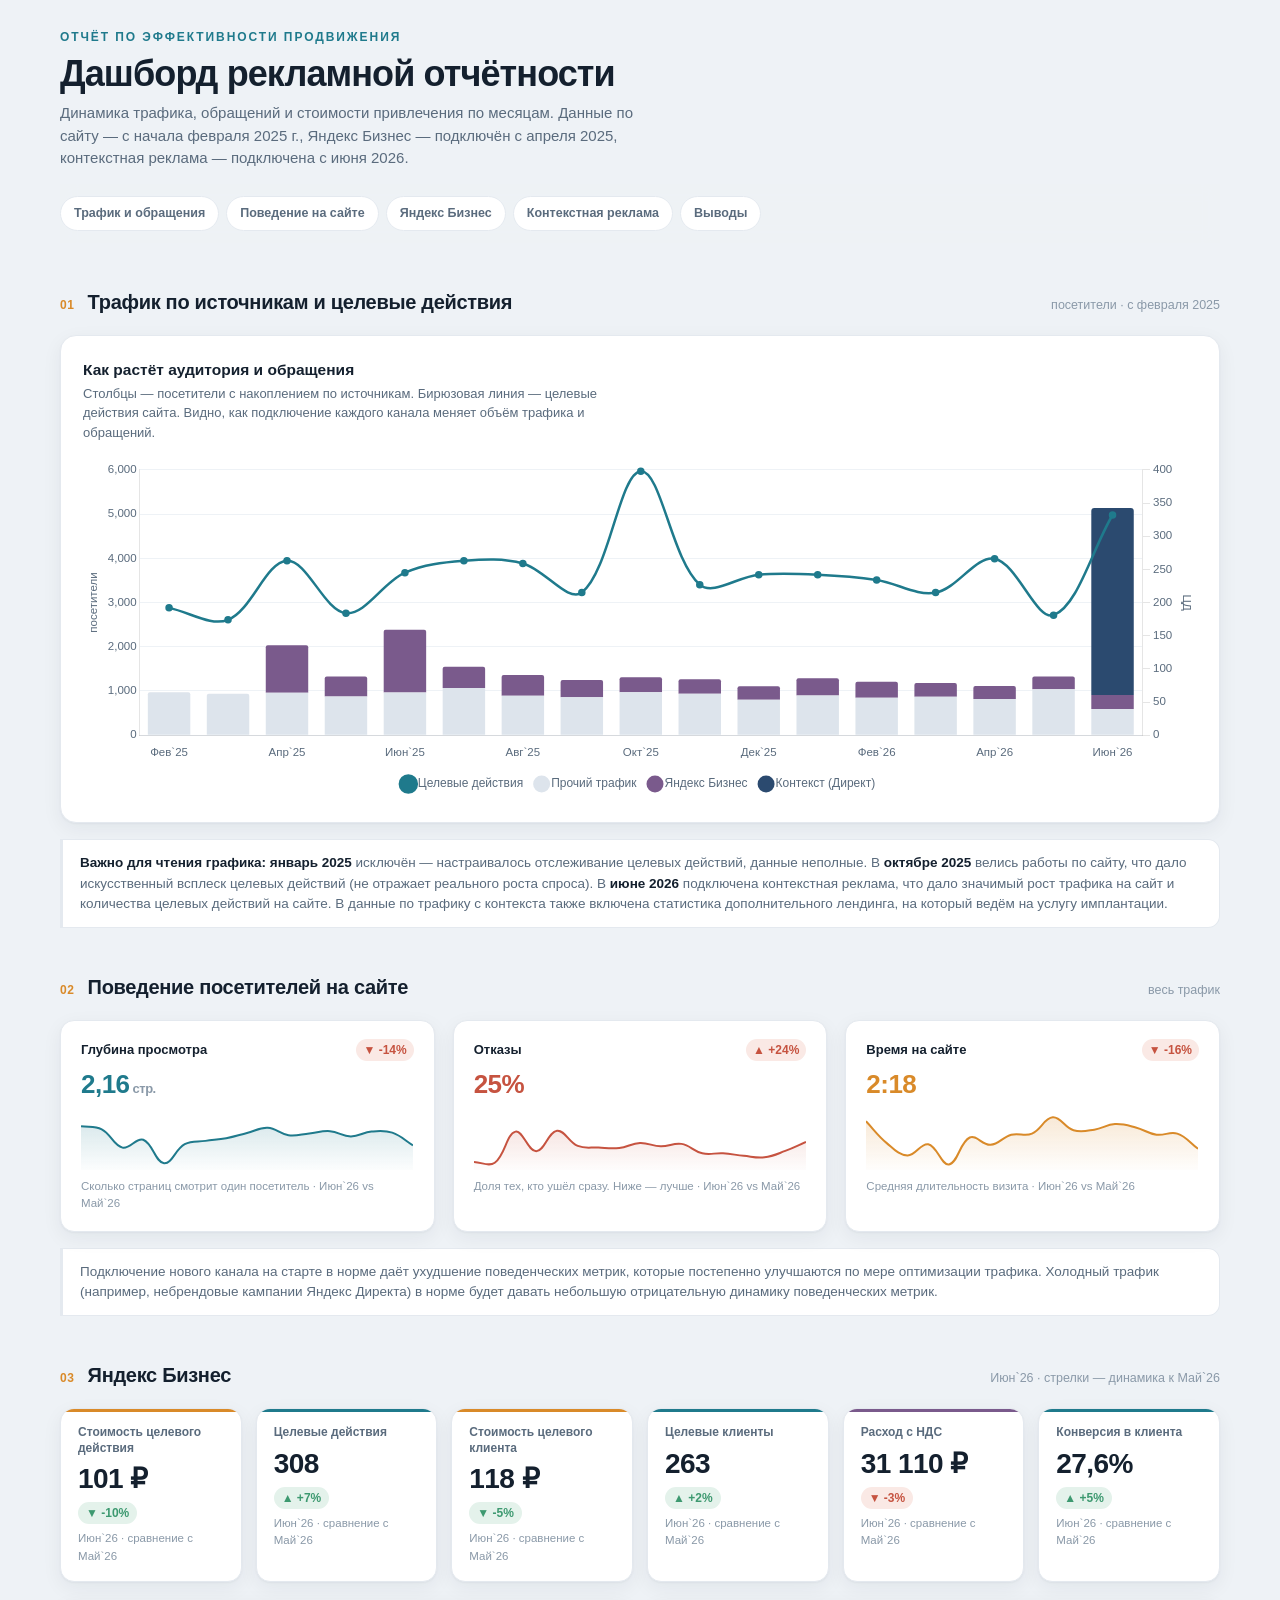
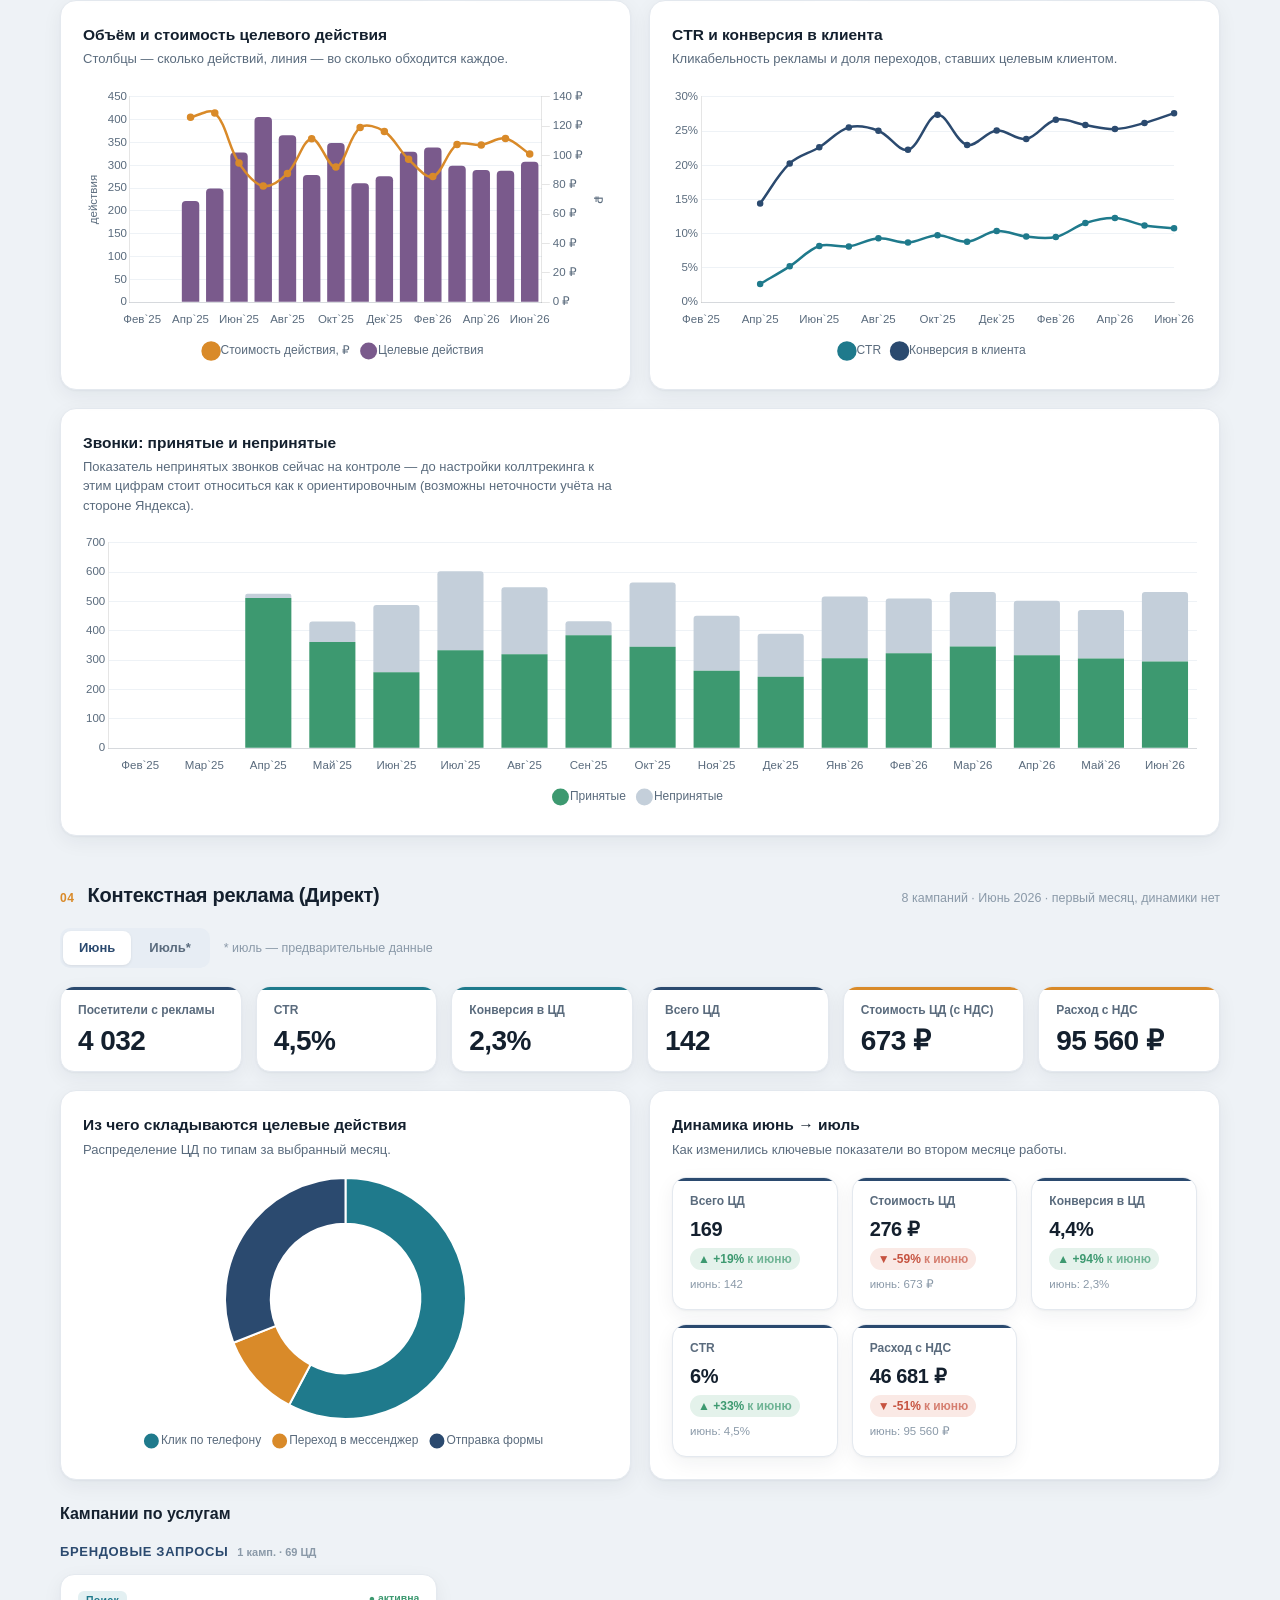
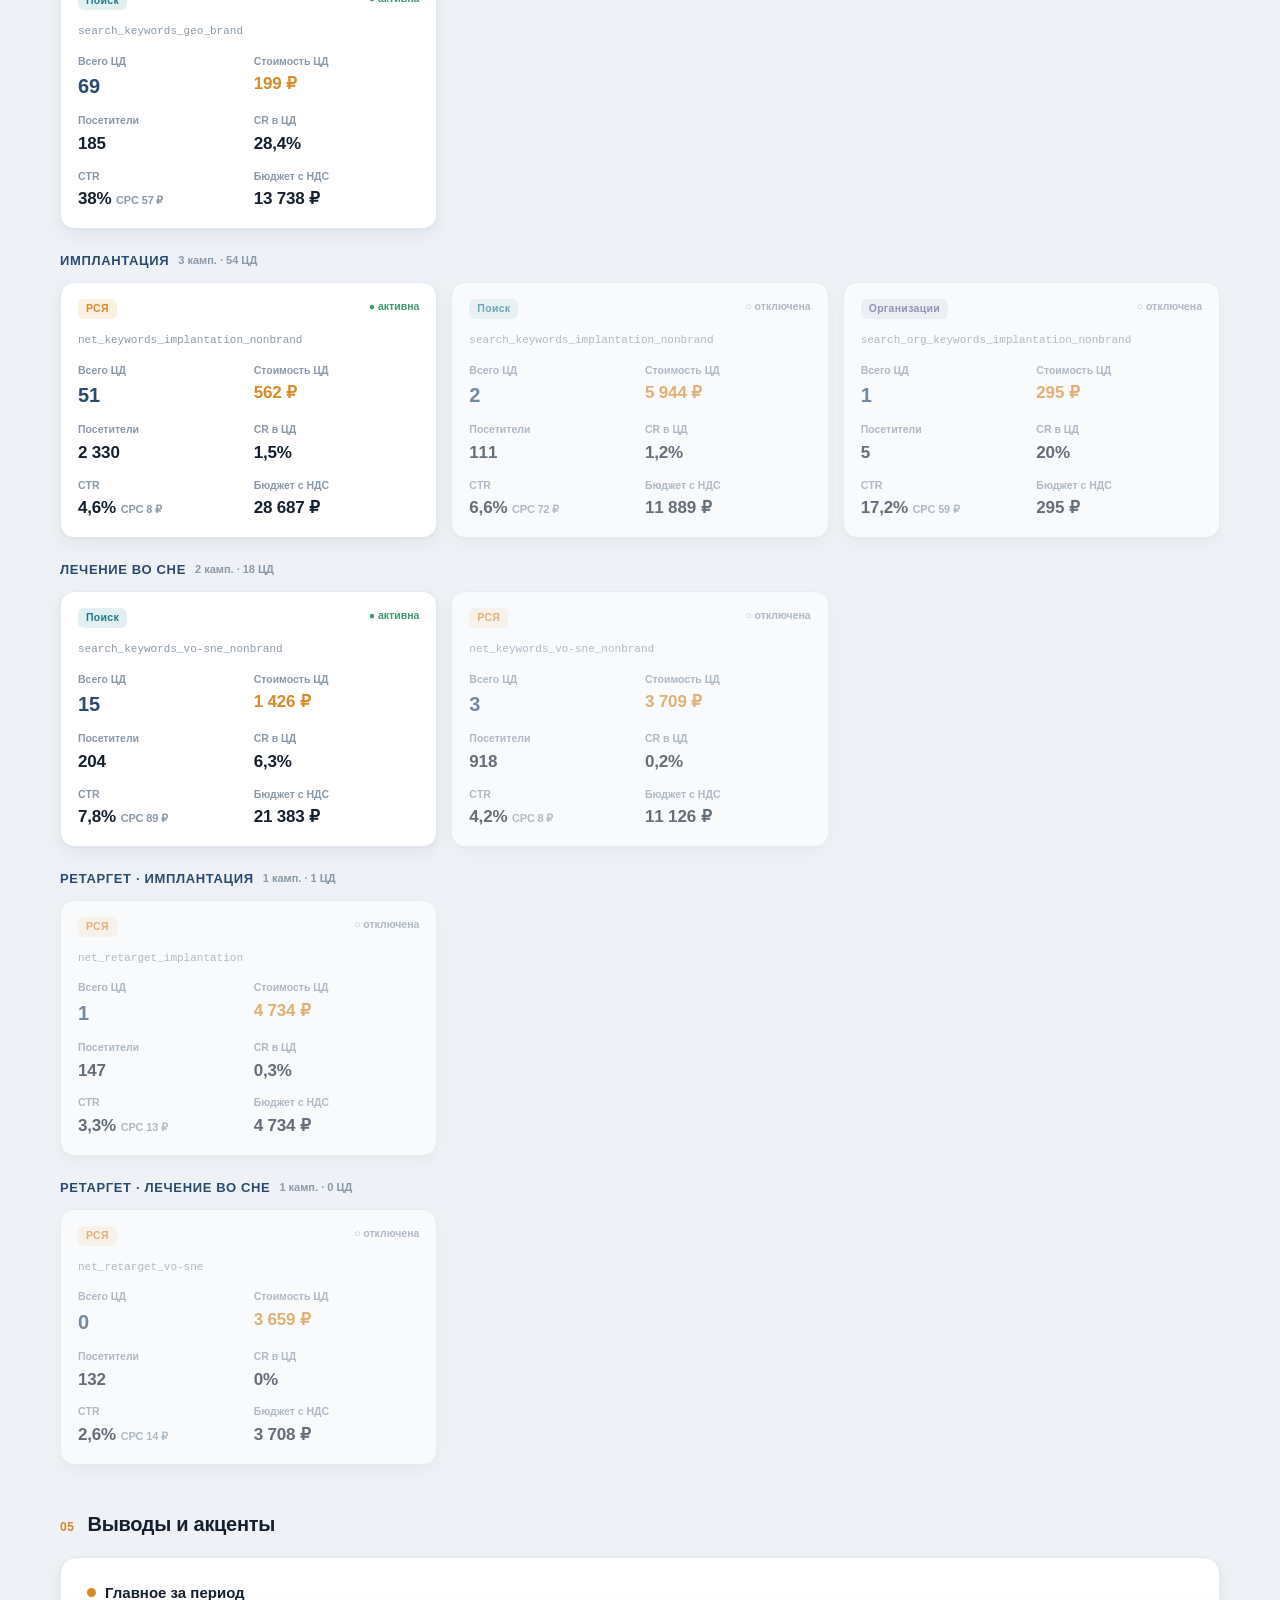
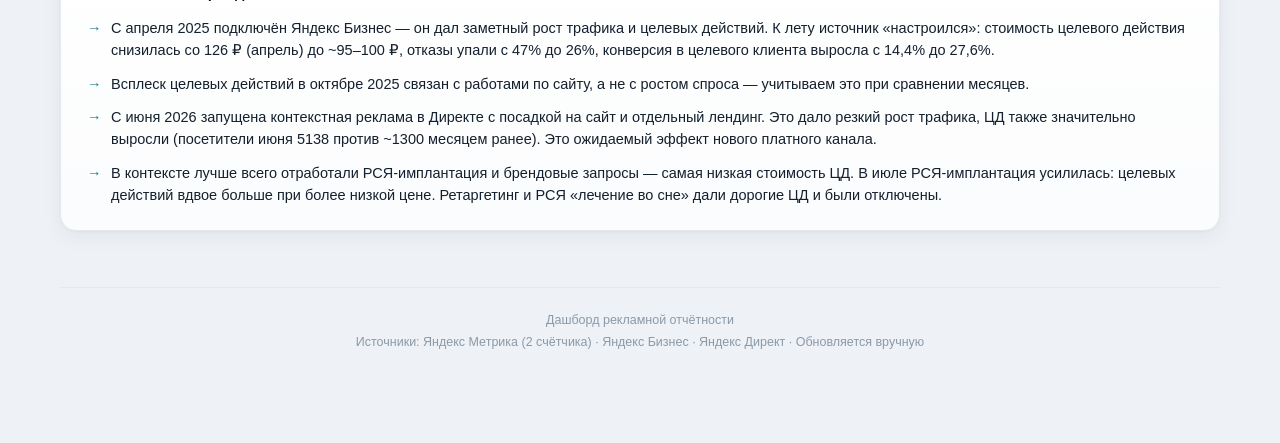
==== index.html @ 94388c42 "Add files via upload" ====
<!DOCTYPE html>
<html lang="ru">
<head>
<meta charset="UTF-8">
<meta name="viewport" content="width=device-width, initial-scale=1.0">
<title>Отчёт по эффективности рекламы</title>
<link rel="stylesheet" href="dash_style.css">
</head>
<body>
<div class="wrap">

  <header>
    <div class="eyebrow">Отчёт по эффективности продвижения</div>
    <h1>Дашборд рекламной отчётности</h1>
    <p class="sub">Динамика трафика, обращений и стоимости привлечения по месяцам. Данные по сайту — с начала февраля&nbsp;2025&nbsp;г., Яндекс&nbsp;Бизнес — подключён с апреля&nbsp;2025, контекстная реклама — подключена с июня&nbsp;2026.</p>
    <nav class="nav">
      <a href="#b1">Трафик и обращения</a>
      <a href="#b2">Поведение на сайте</a>
      <a href="#b3">Яндекс Бизнес</a>
      <a href="#b4">Контекстная реклама</a>
      <a href="#b5">Выводы</a>
    </nav>
  </header>

  <!-- БЛОК 1 -->
  <section id="b1">
    <div class="sec-head">
      <span class="sec-num">01</span>
      <h2>Трафик по источникам и целевые действия</h2>
      <span class="note">посетители · с февраля 2025</span>
    </div>
    <div class="panel">
      <h3>Как растёт аудитория и обращения</h3>
      <p class="p-sub">Столбцы — посетители с накоплением по источникам. Бирюзовая линия — целевые действия сайта. Видно, как подключение каждого канала меняет объём трафика и обращений.</p>
      <div class="chart-box"><canvas id="ch1"></canvas></div>
    </div>
    <div class="callout">
      <b>Важно для чтения графика:</b> <b>январь 2025</b> исключён — настраивалось отслеживание целевых действий, данные неполные. В <b>октябре 2025</b> велись работы по сайту, что дало искусственный всплеск целевых действий (не отражает реального роста спроса). В <b>июне 2026</b> подключена контекстная реклама, что дало значимый рост трафика на сайт и количества целевых действий на сайте. В данные по трафику с контекста также включена статистика дополнительного лендинга, на который ведём на услугу имплантации.
    </div>
  </section>

  <!-- БЛОК 2 -->
  <section id="b2">
    <div class="sec-head">
      <span class="sec-num">02</span>
      <h2>Поведение посетителей на сайте</h2>
      <span class="note">весь трафик</span>
    </div>
    <div class="behave" id="behave"></div>
    <div class="callout">
      Подключение нового канала на старте в норме даёт ухудшение поведенческих метрик, которые постепенно улучшаются по мере оптимизации трафика. Холодный трафик (например, небрендовые кампании Яндекс Директа) в норме будет давать небольшую отрицательную динамику поведенческих метрик.
    </div>
  </section>

  <!-- БЛОК 3 -->
  <section id="b3">
    <div class="sec-head">
      <span class="sec-num">03</span>
      <h2>Яндекс Бизнес</h2>
      <span class="note" id="biz-note"></span>
    </div>
    <div class="kpis" id="biz-kpis"></div>
    <div class="grid-2">
      <div class="panel">
        <h3>Объём и стоимость целевого действия</h3>
        <p class="p-sub">Столбцы — сколько действий, линия — во сколько обходится каждое.</p>
        <div class="chart-box short"><canvas id="ch-biz"></canvas></div>
      </div>
      <div class="panel">
        <h3>CTR и конверсия в клиента</h3>
        <p class="p-sub">Кликабельность рекламы и доля переходов, ставших целевым клиентом.</p>
        <div class="chart-box short"><canvas id="ch-biz2"></canvas></div>
      </div>
    </div>
    <div class="panel" style="margin-top:18px">
      <h3>Звонки: принятые и непринятые</h3>
      <p class="p-sub">Показатель непринятых звонков сейчас на контроле — до настройки коллтрекинга к этим цифрам стоит относиться как к ориентировочным (возможны неточности учёта на стороне Яндекса).</p>
      <div class="chart-box short"><canvas id="ch-calls"></canvas></div>
    </div>
  </section>

  <!-- БЛОК 4 -->
  <section id="b4">
    <div class="sec-head">
      <span class="sec-num">04</span>
      <h2>Контекстная реклама (Директ)</h2>
      <span class="note" id="direct-note"></span>
    </div>

    <div style="display:flex;align-items:center;gap:14px;margin-bottom:18px;flex-wrap:wrap">
      <div class="seg" id="direct-seg">
        <button data-m="Июнь" aria-pressed="true">Июнь</button>
        <button data-m="Июль" aria-pressed="false">Июль*</button>
      </div>
      <span style="font-size:12.5px;color:var(--ink-faint)">* июль — предварительные данные</span>
    </div>

    <div class="kpis" id="direct-kpis"></div>

    <div class="grid-2" style="margin-bottom:22px">
      <div class="panel">
        <h3>Из чего складываются целевые действия</h3>
        <p class="p-sub">Распределение ЦД по типам за выбранный месяц.</p>
        <div class="chart-box short"><canvas id="ch-donut"></canvas></div>
      </div>
      <div class="panel">
        <h3>Динамика июнь → июль</h3>
        <p class="p-sub">Как изменились ключевые показатели во втором месяце работы.</p>
        <div class="kpis" id="direct-compare" style="margin-bottom:0"></div>
      </div>
    </div>

    <h3 style="font-size:16px;font-weight:800;margin:6px 0 16px">Кампании по услугам</h3>
    <div id="camp-groups"></div>
  </section>

  <!-- БЛОК 5 -->
  <section id="b5">
    <div class="sec-head">
      <span class="sec-num">05</span>
      <h2>Выводы и акценты</h2>
    </div>
    <div class="notes">
      <h3>Главное за период</h3>
      <ul id="notes-list"></ul>
    </div>
  </section>

  <footer>
    Дашборд рекламной отчётности<br>
    Источники: Яндекс Метрика (2 счётчика) · Яндекс Бизнес · Яндекс Директ · Обновляется вручную
  </footer>

</div>

<script src="chart.min.js"></script>
<script src="data_inline.js"></script>
<script src="dash_app.js"></script>
</body>
</html>
---- dash_style.css ----
:root{
  --ink:#14202e;
  --ink-soft:#5a6b7d;
  --ink-faint:#8a99a8;
  --line:#e4e9ef;
  --bg:#eef2f6;
  --panel:#ffffff;
  --amber:#d98a29;        /* деньги / стоимость */
  --amber-soft:#fbf1e2;
  --teal:#1f7a8c;         /* трафик / объём */
  --teal-soft:#e3f0f2;
  --navy:#2b4a6f;         /* контекст */
  --navy-soft:#e7edf4;
  --plum:#7a5a8c;         /* Я.Бизнес акцент */
  --plum-soft:#efe8f3;
  --green:#3d9970;
  --green-soft:#e4f2eb;
  --red:#c65340;
  --red-soft:#fae9e5;
  --grid:#eef2f6;
  --shadow:0 1px 2px rgba(20,32,46,.04),0 6px 20px rgba(20,32,46,.06);
  --radius:16px;
}
*{box-sizing:border-box;margin:0;padding:0}
html{-webkit-text-size-adjust:100%;scroll-behavior:smooth}
body{
  font-family:-apple-system,BlinkMacSystemFont,"Segoe UI",Roboto,"Helvetica Neue",Arial,sans-serif;
  background:var(--bg);color:var(--ink);line-height:1.5;
  font-variant-numeric:tabular-nums;
}
.tnum{font-variant-numeric:tabular-nums}
.wrap{max-width:1200px;margin:0 auto;padding:28px 20px 90px}

/* Header */
header{margin-bottom:8px}
.eyebrow{font-size:12px;font-weight:700;letter-spacing:.16em;text-transform:uppercase;color:var(--teal);margin-bottom:8px}
h1{font-size:clamp(25px,4vw,36px);font-weight:800;letter-spacing:-.025em;line-height:1.12}
.sub{color:var(--ink-soft);margin-top:8px;font-size:15px;max-width:70ch}

/* Section shell */
section{margin-top:44px;scroll-margin-top:20px}
.sec-head{display:flex;align-items:baseline;gap:13px;margin-bottom:18px}
.sec-num{font-size:12px;font-weight:800;color:var(--amber);letter-spacing:.05em;flex:none}
.sec-head h2{font-size:20px;font-weight:800;letter-spacing:-.015em}
.sec-head .note{margin-left:auto;font-size:12.5px;color:var(--ink-faint);text-align:right}

/* Nav pills */
.nav{position:sticky;top:0;z-index:20;background:rgba(238,242,246,.9);backdrop-filter:blur(8px);
  display:flex;flex-wrap:wrap;gap:7px;padding:12px 0;margin:14px 0 0}
.nav a{font-size:12.5px;font-weight:600;text-decoration:none;color:var(--ink-soft);
  padding:7px 13px;border-radius:999px;border:1px solid var(--line);background:var(--panel);transition:.15s}
.nav a:hover{border-color:var(--teal);color:var(--teal)}

/* Panels */
.panel{background:var(--panel);border:1px solid var(--line);border-radius:var(--radius);
  padding:22px;box-shadow:var(--shadow)}
.panel h3{font-size:15.5px;font-weight:700;margin-bottom:3px}
.panel .p-sub{font-size:13px;color:var(--ink-soft);margin-bottom:18px;max-width:75ch}
.chart-box{position:relative;height:340px}
.chart-box.short{height:280px}
.grid-2{display:grid;grid-template-columns:1fr 1fr;gap:18px}
.grid-3{display:grid;grid-template-columns:repeat(3,1fr);gap:18px}

/* KPI cards */
.kpis{display:grid;grid-template-columns:repeat(auto-fit,minmax(150px,1fr));gap:14px;margin-bottom:18px}
.kpi{background:var(--panel);border:1px solid var(--line);border-radius:14px;padding:16px 17px;
  box-shadow:var(--shadow);position:relative;overflow:hidden}
.kpi .bar{position:absolute;top:0;left:0;width:100%;height:3px}
.kpi.teal .bar{background:var(--teal)} .kpi.amber .bar{background:var(--amber)}
.kpi.plum .bar{background:var(--plum)} .kpi.navy .bar{background:var(--navy)}
.kpi .k-label{font-size:12px;color:var(--ink-soft);font-weight:600;margin-bottom:9px;line-height:1.3}
.kpi .k-val{font-size:clamp(22px,2.6vw,28px);font-weight:800;letter-spacing:-.02em;line-height:1}
.kpi .k-unit{font-size:.55em;font-weight:700;color:var(--ink-faint);margin-left:2px}
.kpi .k-delta{display:inline-flex;align-items:center;gap:3px;font-size:12px;font-weight:700;
  margin-top:9px;padding:2px 8px;border-radius:999px}
.k-delta.up{background:var(--green-soft);color:var(--green)}
.k-delta.down{background:var(--red-soft);color:var(--red)}
.k-delta.flat{background:#eef1f5;color:var(--ink-soft)}
.kpi.cost .k-delta.up{background:var(--red-soft);color:var(--red)}
.kpi.cost .k-delta.down{background:var(--green-soft);color:var(--green)}
.kpi .k-sub{font-size:11.5px;color:var(--ink-faint);margin-top:6px}

/* Behavior mini-cards */
.behave{display:grid;grid-template-columns:repeat(3,1fr);gap:18px}
.bcard{background:var(--panel);border:1px solid var(--line);border-radius:14px;padding:18px 20px;box-shadow:var(--shadow)}
.bcard .b-top{display:flex;justify-content:space-between;align-items:baseline;margin-bottom:4px}
.bcard .b-label{font-size:13px;font-weight:700;color:var(--ink)}
.bcard .b-val{font-size:26px;font-weight:800;letter-spacing:-.02em}
.bcard .b-delta{font-size:12px;font-weight:700;padding:2px 7px;border-radius:999px}
.bcard .b-spark{height:56px;margin-top:10px;position:relative}
.bcard .b-hint{font-size:11.5px;color:var(--ink-faint);margin-top:8px}

/* Callout */
.callout{border-left:3px solid var(--ink-faint);background:var(--panel);border:1px solid var(--line);
  border-left-width:3px;border-radius:0 12px 12px 0;padding:13px 17px;margin-top:16px;font-size:13.5px;color:var(--ink-soft)}
.callout b{color:var(--ink);font-weight:700}

/* Direct campaign cards */
.svc-group{margin-bottom:22px}
.svc-title{font-size:13px;font-weight:800;text-transform:uppercase;letter-spacing:.05em;
  color:var(--navy);margin-bottom:12px;display:flex;align-items:center;gap:9px}
.svc-title .cnt{font-size:11px;font-weight:600;color:var(--ink-faint);text-transform:none;letter-spacing:0}
.camp-grid{display:grid;grid-template-columns:repeat(auto-fill,minmax(280px,1fr));gap:14px}
.camp{background:var(--panel);border:1px solid var(--line);border-radius:14px;padding:16px 17px;box-shadow:var(--shadow);position:relative}
.camp.off{opacity:.62}
.camp .c-head{display:flex;justify-content:space-between;align-items:flex-start;gap:8px;margin-bottom:14px}
.camp .c-type{font-size:10.5px;font-weight:700;padding:2px 8px;border-radius:6px;letter-spacing:.03em}
.c-type.poisk{background:var(--teal-soft);color:var(--teal)}
.c-type.rsya{background:var(--amber-soft);color:var(--amber)}
.c-type.org{background:#ececf3;color:#5a5a8c}
.camp .c-status{font-size:10.5px;font-weight:600;color:var(--ink-faint)}
.camp .c-status.on{color:var(--green)}
.camp .c-name{font-family:ui-monospace,SFMono-Regular,Menlo,monospace;font-size:11px;color:var(--ink-faint);
  margin-bottom:14px;word-break:break-all;line-height:1.4}
.camp .c-metrics{display:grid;grid-template-columns:1fr 1fr;gap:12px 10px}
.camp .cm{display:flex;flex-direction:column}
.camp .cm-label{font-size:10.5px;color:var(--ink-faint);font-weight:600;margin-bottom:2px}
.camp .cm-val{font-size:17px;font-weight:800;letter-spacing:-.01em}
.camp .cm-val.big{font-size:20px}
.camp .cm-val small{font-size:11px;font-weight:600;color:var(--ink-faint)}
.camp .cm-trend{display:inline-block;font-size:10.5px;font-weight:700;margin-top:3px;line-height:1.2}
.camp .cm-trend.good{color:#8fc4aa}   /* бледно-зелёный */
.camp .cm-trend.bad{color:#e0a99d}    /* бледно-красный */
.camp .cm-trend.flat{color:var(--ink-faint)}

/* period toggle for direct */
.seg{display:inline-flex;background:var(--navy-soft);border-radius:10px;padding:3px;gap:2px}
.seg button{font:inherit;font-size:13px;font-weight:600;cursor:pointer;border:none;background:transparent;
  color:var(--ink-soft);padding:7px 16px;border-radius:8px;transition:.15s}
.seg button[aria-pressed="true"]{background:var(--panel);color:var(--navy);box-shadow:0 1px 3px rgba(0,0,0,.08)}

/* notes */
.notes{background:linear-gradient(180deg,var(--panel),#fbfcfd);border:1px solid var(--line);
  border-radius:var(--radius);padding:24px 26px;box-shadow:var(--shadow)}
.notes h3{font-size:15px;font-weight:800;margin-bottom:14px;display:flex;align-items:center;gap:9px}
.notes h3::before{content:"";width:9px;height:9px;border-radius:50%;background:var(--amber);flex:none}
.notes ul{list-style:none;display:flex;flex-direction:column;gap:12px}
.notes li{position:relative;padding-left:24px;font-size:14.5px}
.notes li::before{content:"→";position:absolute;left:0;color:var(--teal);font-weight:700}
.notes .muted{color:var(--ink-faint);font-size:12.5px;margin-top:16px;font-style:italic;line-height:1.5}

footer{margin-top:56px;padding-top:22px;border-top:1px solid var(--line);
  font-size:12.5px;color:var(--ink-faint);text-align:center;line-height:1.7}

@media(max-width:820px){
  .grid-2,.grid-3,.behave{grid-template-columns:1fr}
  .camp-grid{grid-template-columns:1fr}
}
@media(max-width:640px){
  .wrap{padding:20px 14px 60px}
  .chart-box{height:300px}
  .sec-head .note{display:none}
  .kpis{grid-template-columns:1fr 1fr}
}
@media(prefers-reduced-motion:reduce){*{transition:none!important;animation:none!important;scroll-behavior:auto}}
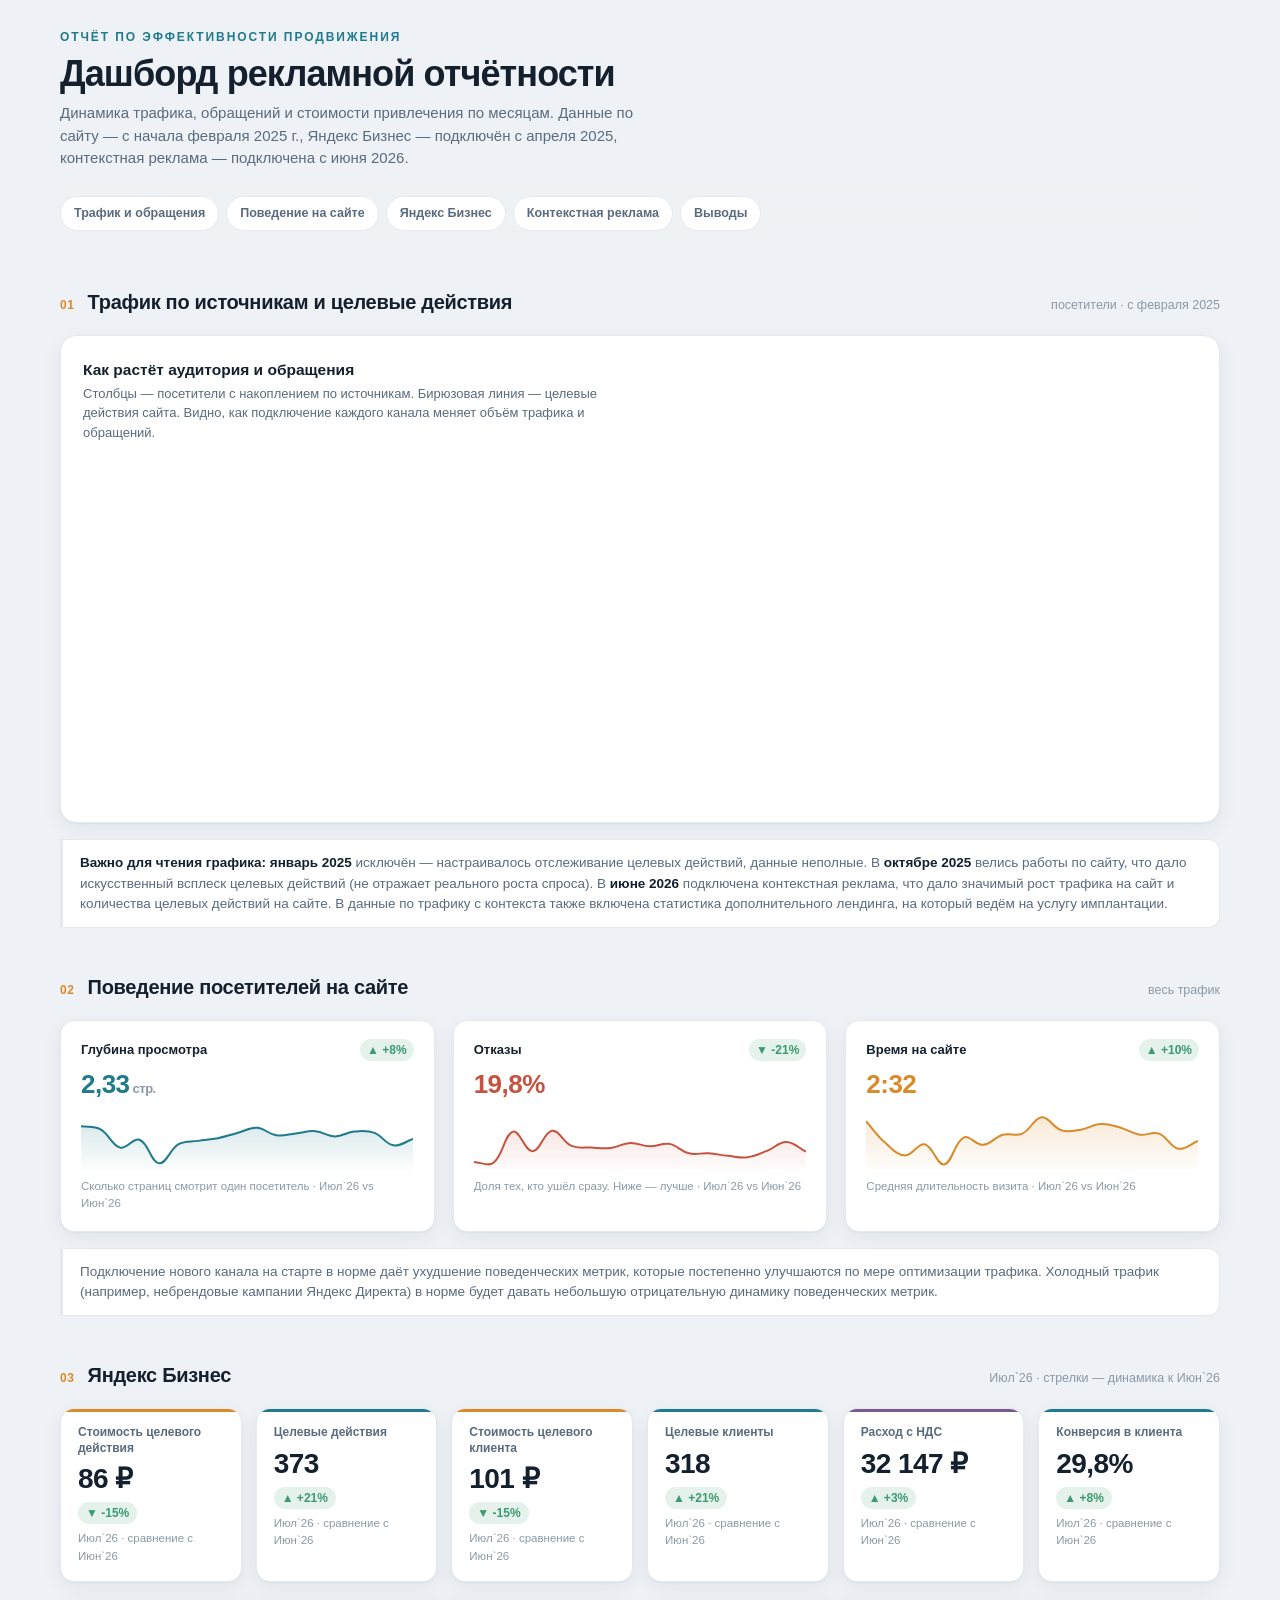
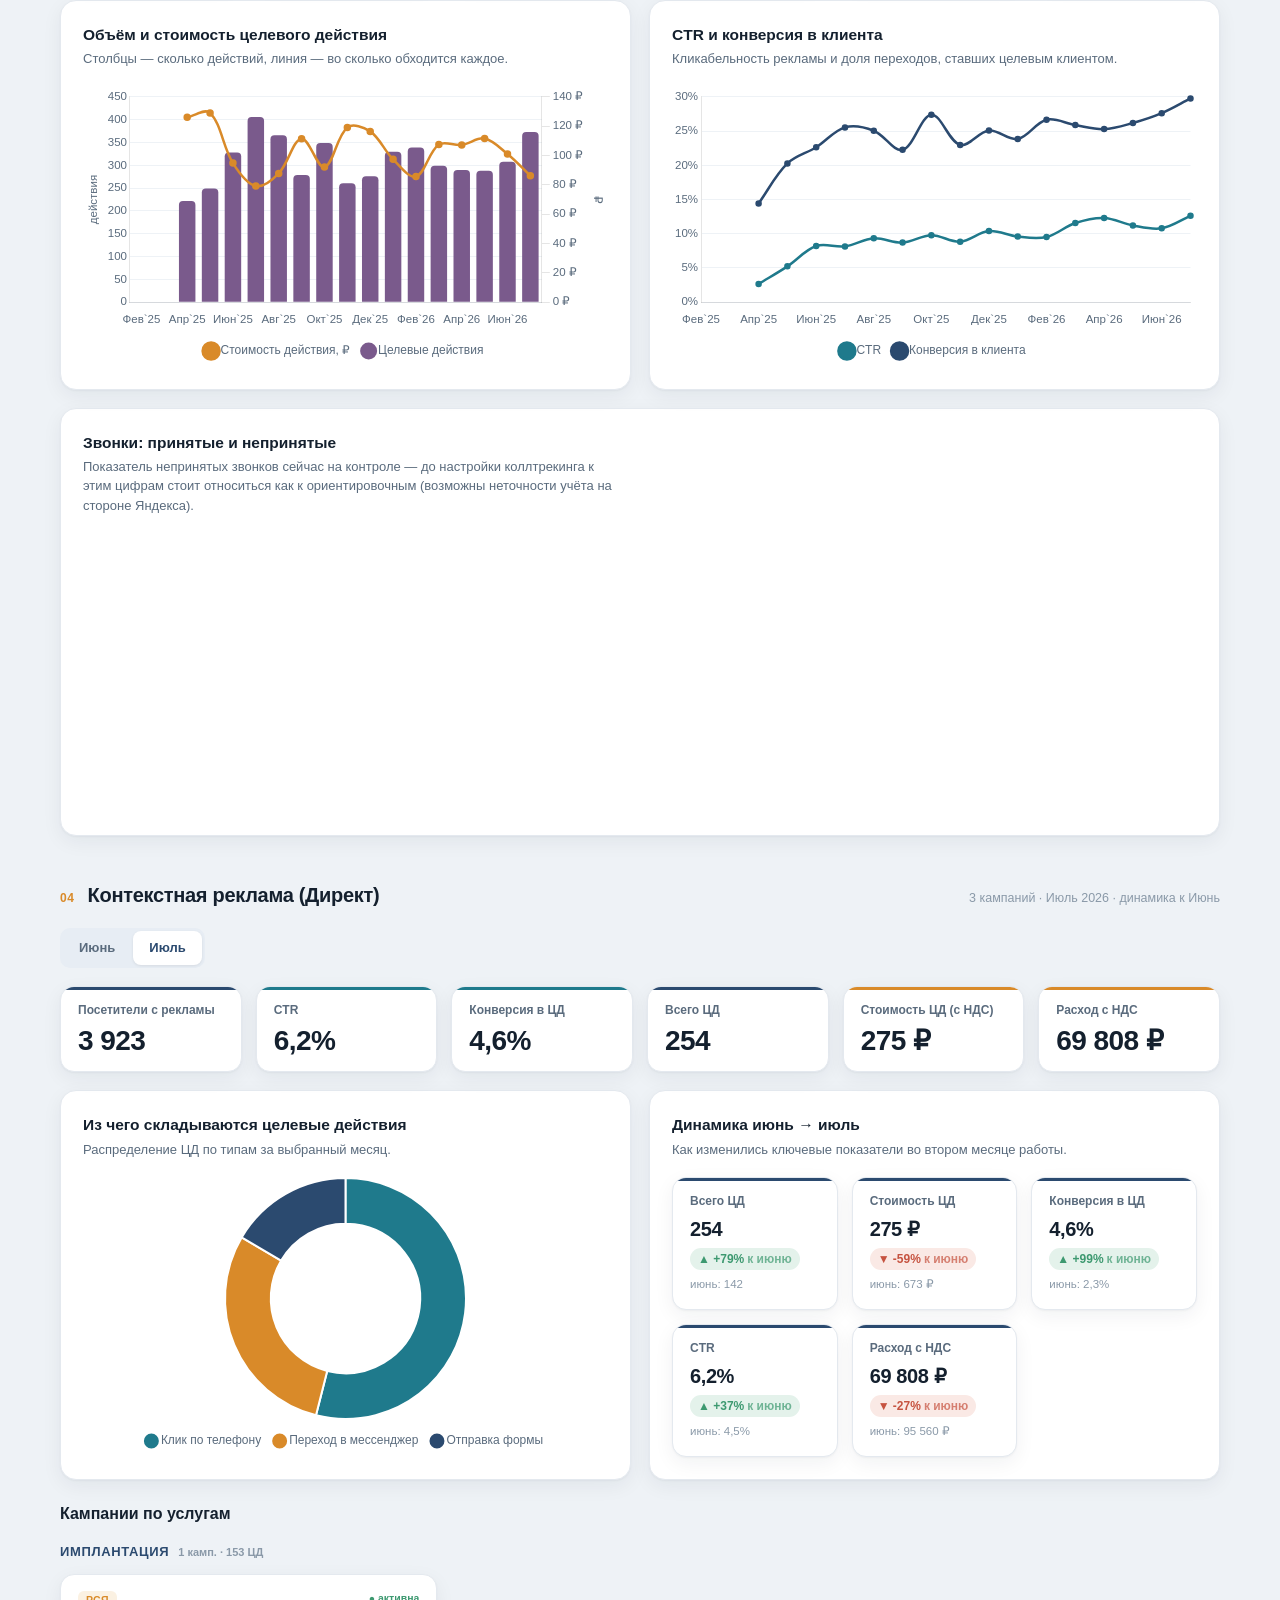
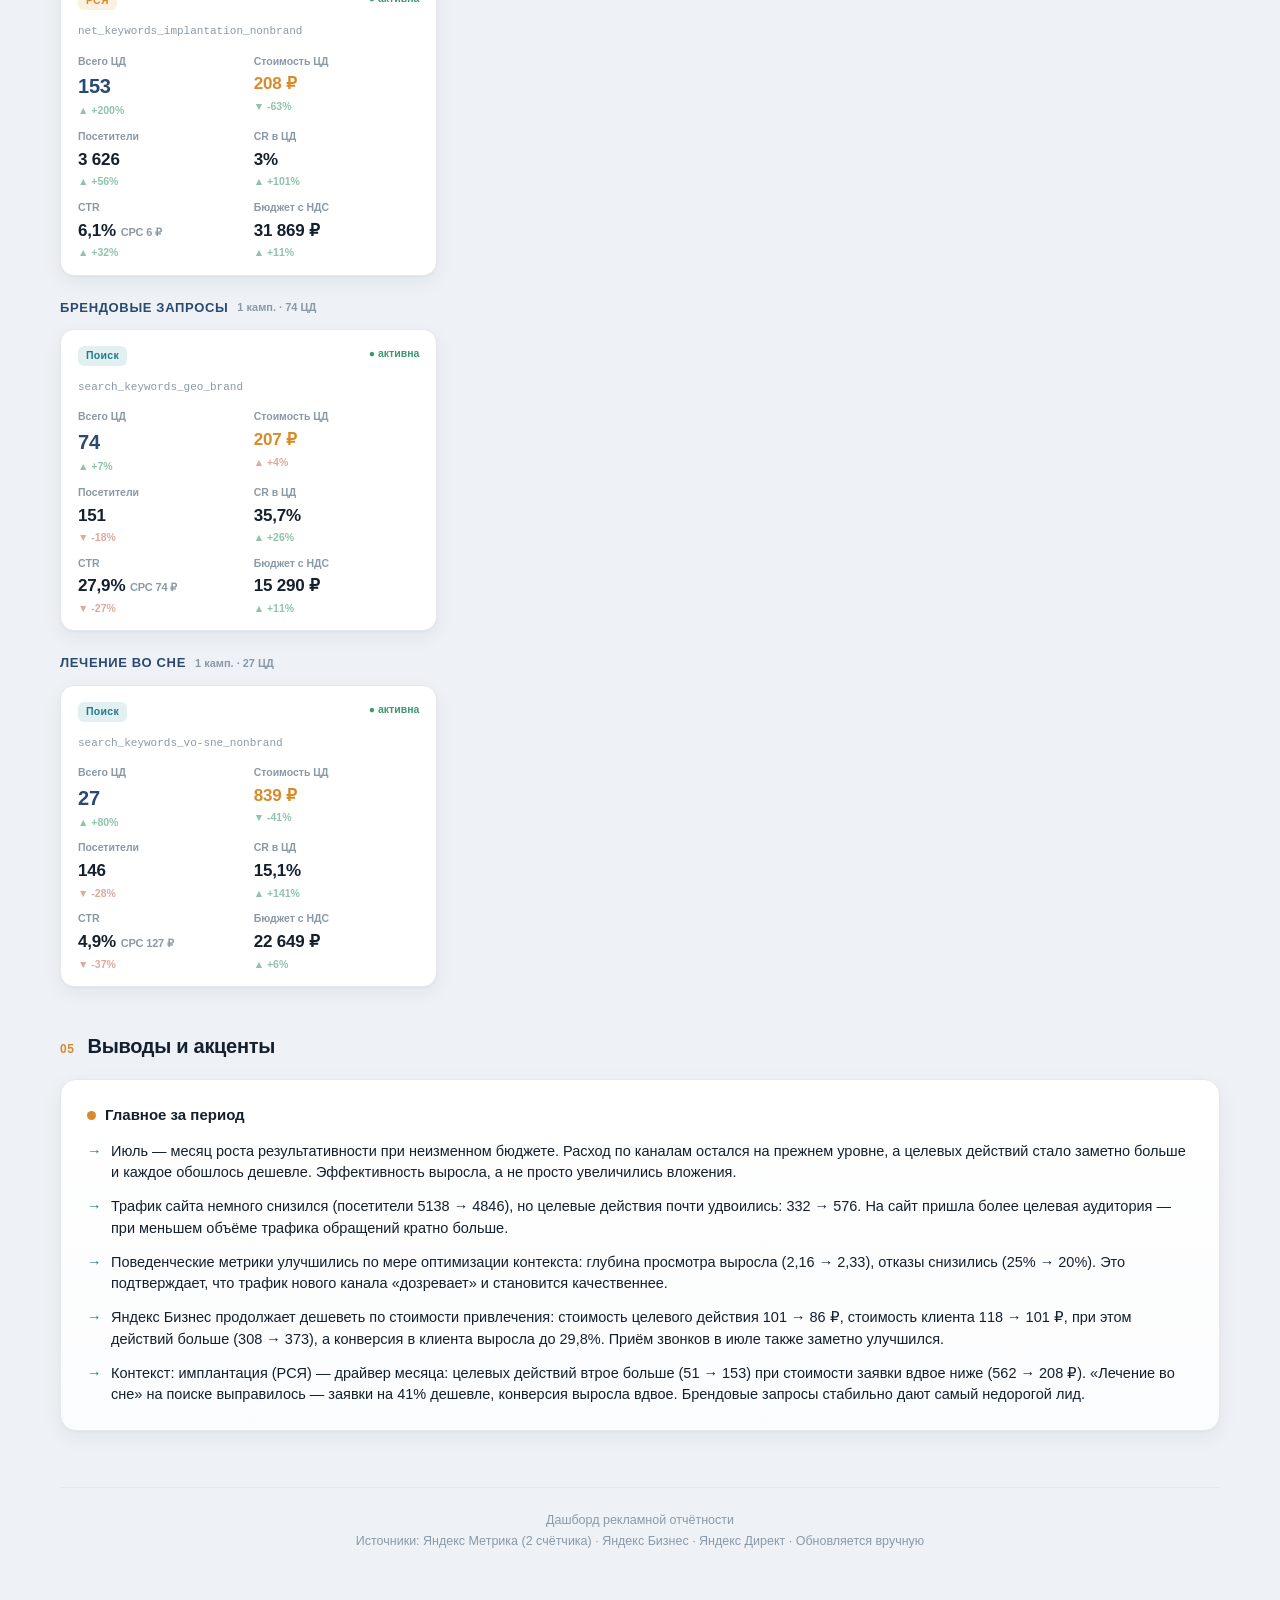
==== commit 18e99a9a: "Add files via upload" ====
--- a/index.html
+++ b/index.html
@@ -89,10 +89,9 @@
 
     <div style="display:flex;align-items:center;gap:14px;margin-bottom:18px;flex-wrap:wrap">
       <div class="seg" id="direct-seg">
-        <button data-m="Июнь" aria-pressed="true">Июнь</button>
-        <button data-m="Июль" aria-pressed="false">Июль*</button>
+        <button data-m="Июнь" aria-pressed="false">Июнь</button>
+        <button data-m="Июль" aria-pressed="true">Июль</button>
       </div>
-      <span style="font-size:12.5px;color:var(--ink-faint)">* июль — предварительные данные</span>
     </div>
 
     <div class="kpis" id="direct-kpis"></div>
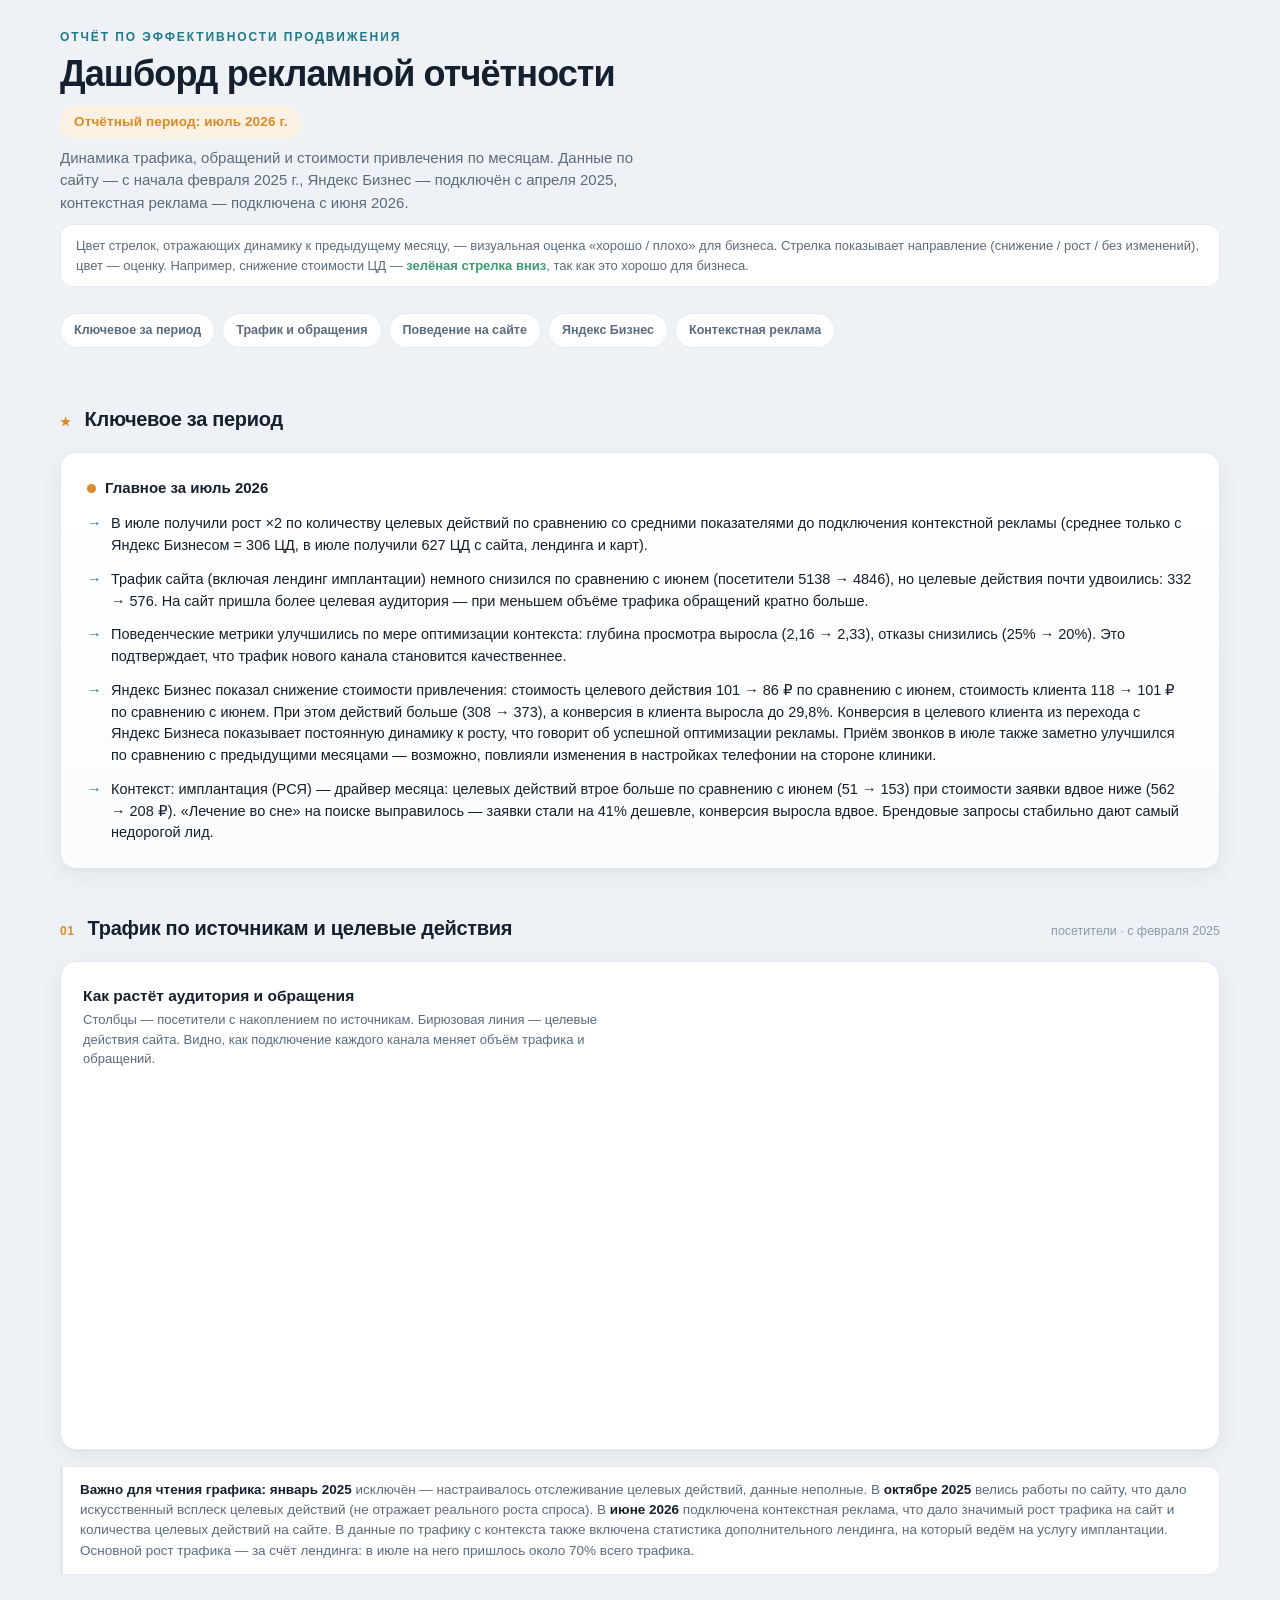
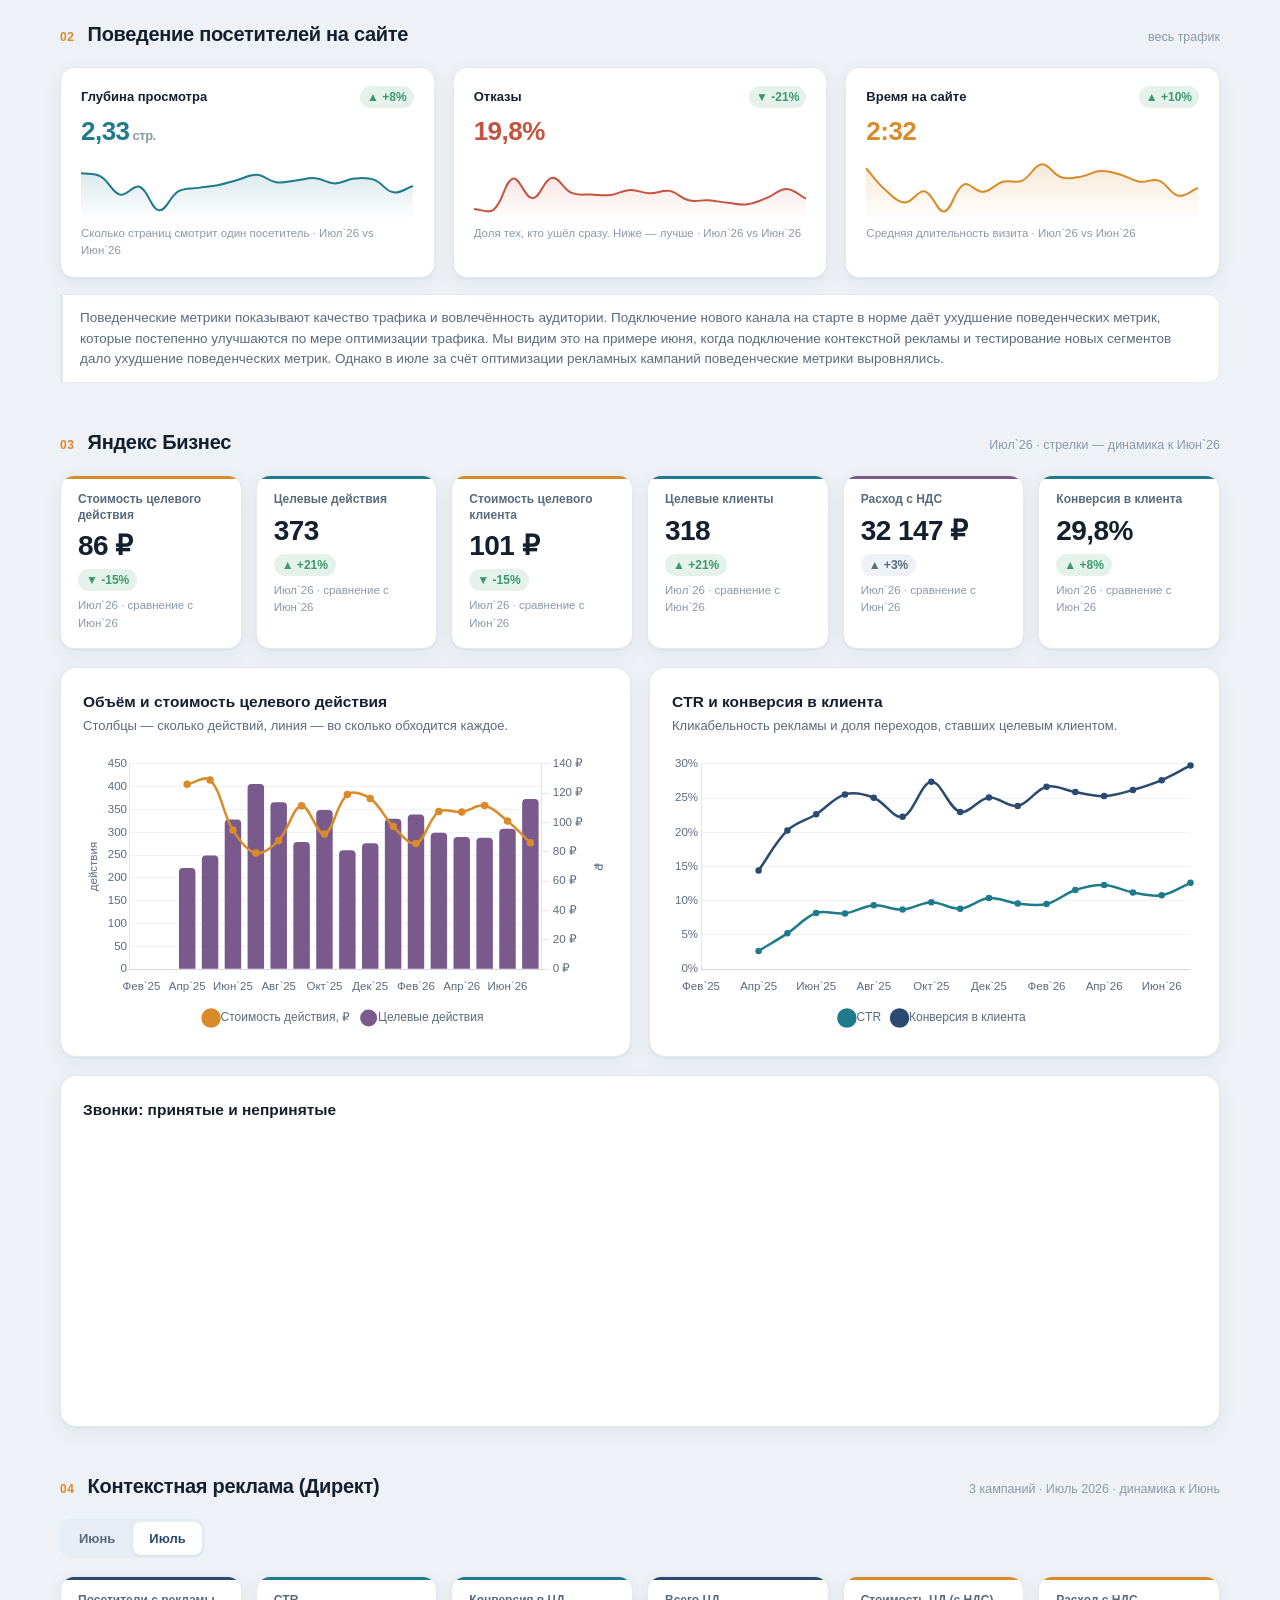
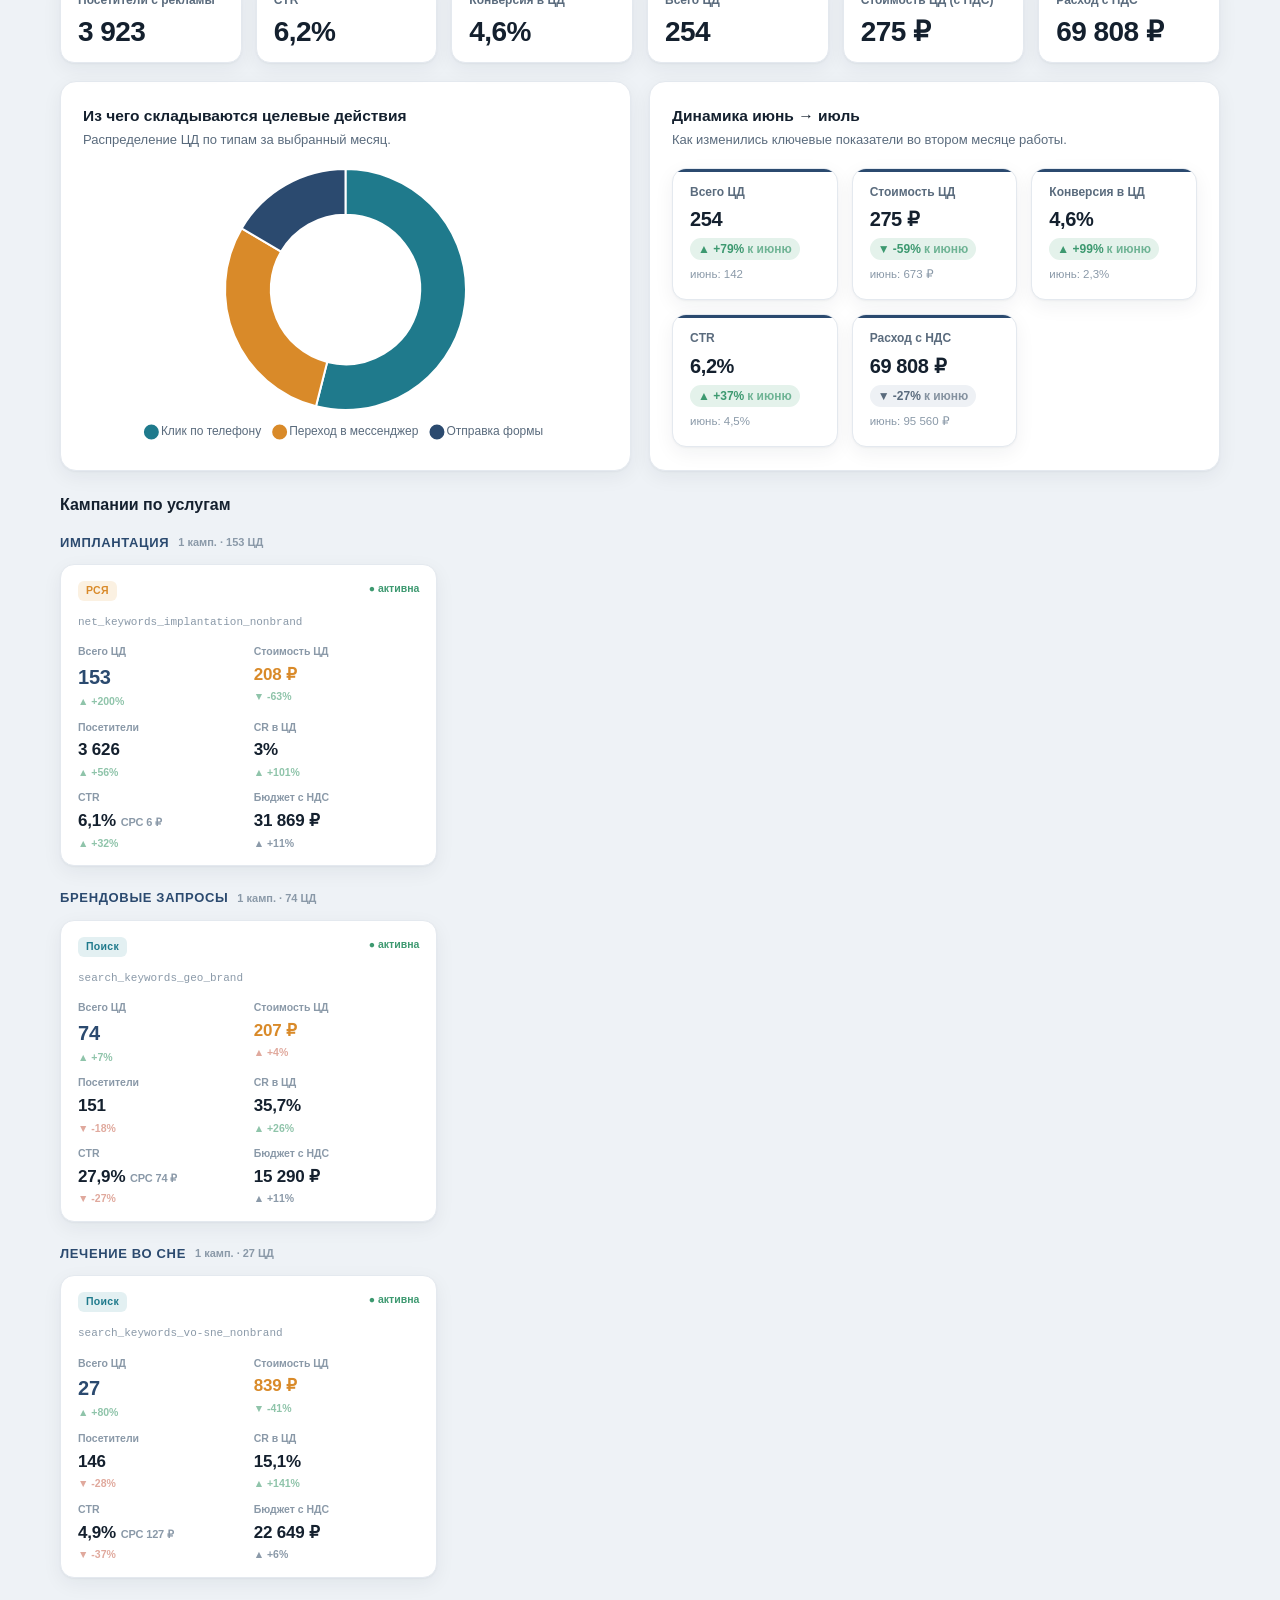
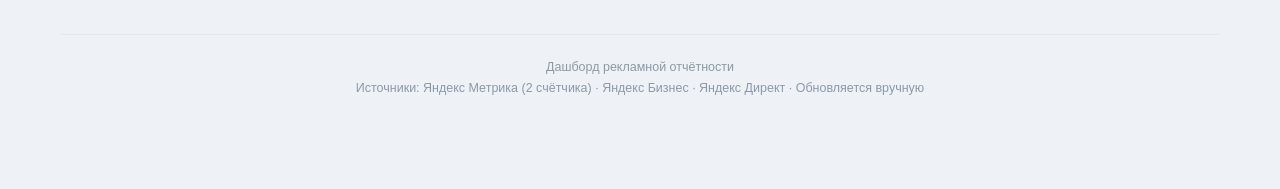
==== commit c6eb5d4e: "Add files via upload" ====
--- a/index.html
+++ b/index.html
@@ -12,15 +12,29 @@
   <header>
     <div class="eyebrow">Отчёт по эффективности продвижения</div>
     <h1>Дашборд рекламной отчётности</h1>
+    <div class="report-period">Отчётный период: июль 2026 г.</div>
     <p class="sub">Динамика трафика, обращений и стоимости привлечения по месяцам. Данные по сайту — с начала февраля&nbsp;2025&nbsp;г., Яндекс&nbsp;Бизнес — подключён с апреля&nbsp;2025, контекстная реклама — подключена с июня&nbsp;2026.</p>
+    <p class="sub legend-note">Цвет стрелок, отражающих динамику к предыдущему месяцу, — визуальная оценка «хорошо / плохо» для бизнеса. Стрелка показывает направление (снижение / рост / без изменений), цвет — оценку. Например, снижение стоимости ЦД — <b style="color:var(--green)">зелёная стрелка вниз</b>, так как это хорошо для бизнеса.</p>
     <nav class="nav">
+      <a href="#summary">Ключевое за период</a>
       <a href="#b1">Трафик и обращения</a>
       <a href="#b2">Поведение на сайте</a>
       <a href="#b3">Яндекс Бизнес</a>
       <a href="#b4">Контекстная реклама</a>
-      <a href="#b5">Выводы</a>
     </nav>
   </header>
+
+  <!-- ВЫВОДЫ (вынесены вверх — сначала суть, потом детали) -->
+  <section id="summary">
+    <div class="sec-head">
+      <span class="sec-num">★</span>
+      <h2>Ключевое за период</h2>
+    </div>
+    <div class="notes">
+      <h3>Главное за июль 2026</h3>
+      <ul id="notes-list"></ul>
+    </div>
+  </section>
 
   <!-- БЛОК 1 -->
   <section id="b1">
@@ -35,7 +49,7 @@
       <div class="chart-box"><canvas id="ch1"></canvas></div>
     </div>
     <div class="callout">
-      <b>Важно для чтения графика:</b> <b>январь 2025</b> исключён — настраивалось отслеживание целевых действий, данные неполные. В <b>октябре 2025</b> велись работы по сайту, что дало искусственный всплеск целевых действий (не отражает реального роста спроса). В <b>июне 2026</b> подключена контекстная реклама, что дало значимый рост трафика на сайт и количества целевых действий на сайте. В данные по трафику с контекста также включена статистика дополнительного лендинга, на который ведём на услугу имплантации.
+      <b>Важно для чтения графика:</b> <b>январь 2025</b> исключён — настраивалось отслеживание целевых действий, данные неполные. В <b>октябре 2025</b> велись работы по сайту, что дало искусственный всплеск целевых действий (не отражает реального роста спроса). В <b>июне 2026</b> подключена контекстная реклама, что дало значимый рост трафика на сайт и количества целевых действий на сайте. В данные по трафику с контекста также включена статистика дополнительного лендинга, на который ведём на услугу имплантации. Основной рост трафика — за счёт лендинга: в июле на него пришлось около 70% всего трафика.
     </div>
   </section>
 
@@ -48,7 +62,7 @@
     </div>
     <div class="behave" id="behave"></div>
     <div class="callout">
-      Подключение нового канала на старте в норме даёт ухудшение поведенческих метрик, которые постепенно улучшаются по мере оптимизации трафика. Холодный трафик (например, небрендовые кампании Яндекс Директа) в норме будет давать небольшую отрицательную динамику поведенческих метрик.
+      Поведенческие метрики показывают качество трафика и вовлечённость аудитории. Подключение нового канала на старте в норме даёт ухудшение поведенческих метрик, которые постепенно улучшаются по мере оптимизации трафика. Мы видим это на примере июня, когда подключение контекстной рекламы и тестирование новых сегментов дало ухудшение поведенческих метрик. Однако в июле за счёт оптимизации рекламных кампаний поведенческие метрики выровнялись.
     </div>
   </section>
 
@@ -74,7 +88,6 @@
     </div>
     <div class="panel" style="margin-top:18px">
       <h3>Звонки: принятые и непринятые</h3>
-      <p class="p-sub">Показатель непринятых звонков сейчас на контроле — до настройки коллтрекинга к этим цифрам стоит относиться как к ориентировочным (возможны неточности учёта на стороне Яндекса).</p>
       <div class="chart-box short"><canvas id="ch-calls"></canvas></div>
     </div>
   </section>
@@ -113,18 +126,6 @@
     <div id="camp-groups"></div>
   </section>
 
-  <!-- БЛОК 5 -->
-  <section id="b5">
-    <div class="sec-head">
-      <span class="sec-num">05</span>
-      <h2>Выводы и акценты</h2>
-    </div>
-    <div class="notes">
-      <h3>Главное за период</h3>
-      <ul id="notes-list"></ul>
-    </div>
-  </section>
-
   <footer>
     Дашборд рекламной отчётности<br>
     Источники: Яндекс Метрика (2 счётчика) · Яндекс Бизнес · Яндекс Директ · Обновляется вручную
--- a/dash_style.css
+++ b/dash_style.css
@@ -36,6 +36,10 @@
 .eyebrow{font-size:12px;font-weight:700;letter-spacing:.16em;text-transform:uppercase;color:var(--teal);margin-bottom:8px}
 h1{font-size:clamp(25px,4vw,36px);font-weight:800;letter-spacing:-.025em;line-height:1.12}
 .sub{color:var(--ink-soft);margin-top:8px;font-size:15px;max-width:70ch}
+.report-period{display:inline-block;margin-top:12px;padding:6px 14px;border-radius:999px;
+  background:var(--amber-soft);color:var(--amber);font-size:13.5px;font-weight:700;letter-spacing:.01em}
+.legend-note{margin-top:10px;font-size:13px;padding:11px 15px;background:var(--panel);
+  border:1px solid var(--line);border-radius:12px;max-width:none}
 
 /* Section shell */
 section{margin-top:44px;scroll-margin-top:20px}
@@ -76,8 +80,6 @@
 .k-delta.up{background:var(--green-soft);color:var(--green)}
 .k-delta.down{background:var(--red-soft);color:var(--red)}
 .k-delta.flat{background:#eef1f5;color:var(--ink-soft)}
-.kpi.cost .k-delta.up{background:var(--red-soft);color:var(--red)}
-.kpi.cost .k-delta.down{background:var(--green-soft);color:var(--green)}
 .kpi .k-sub{font-size:11.5px;color:var(--ink-faint);margin-top:6px}
 
 /* Behavior mini-cards */
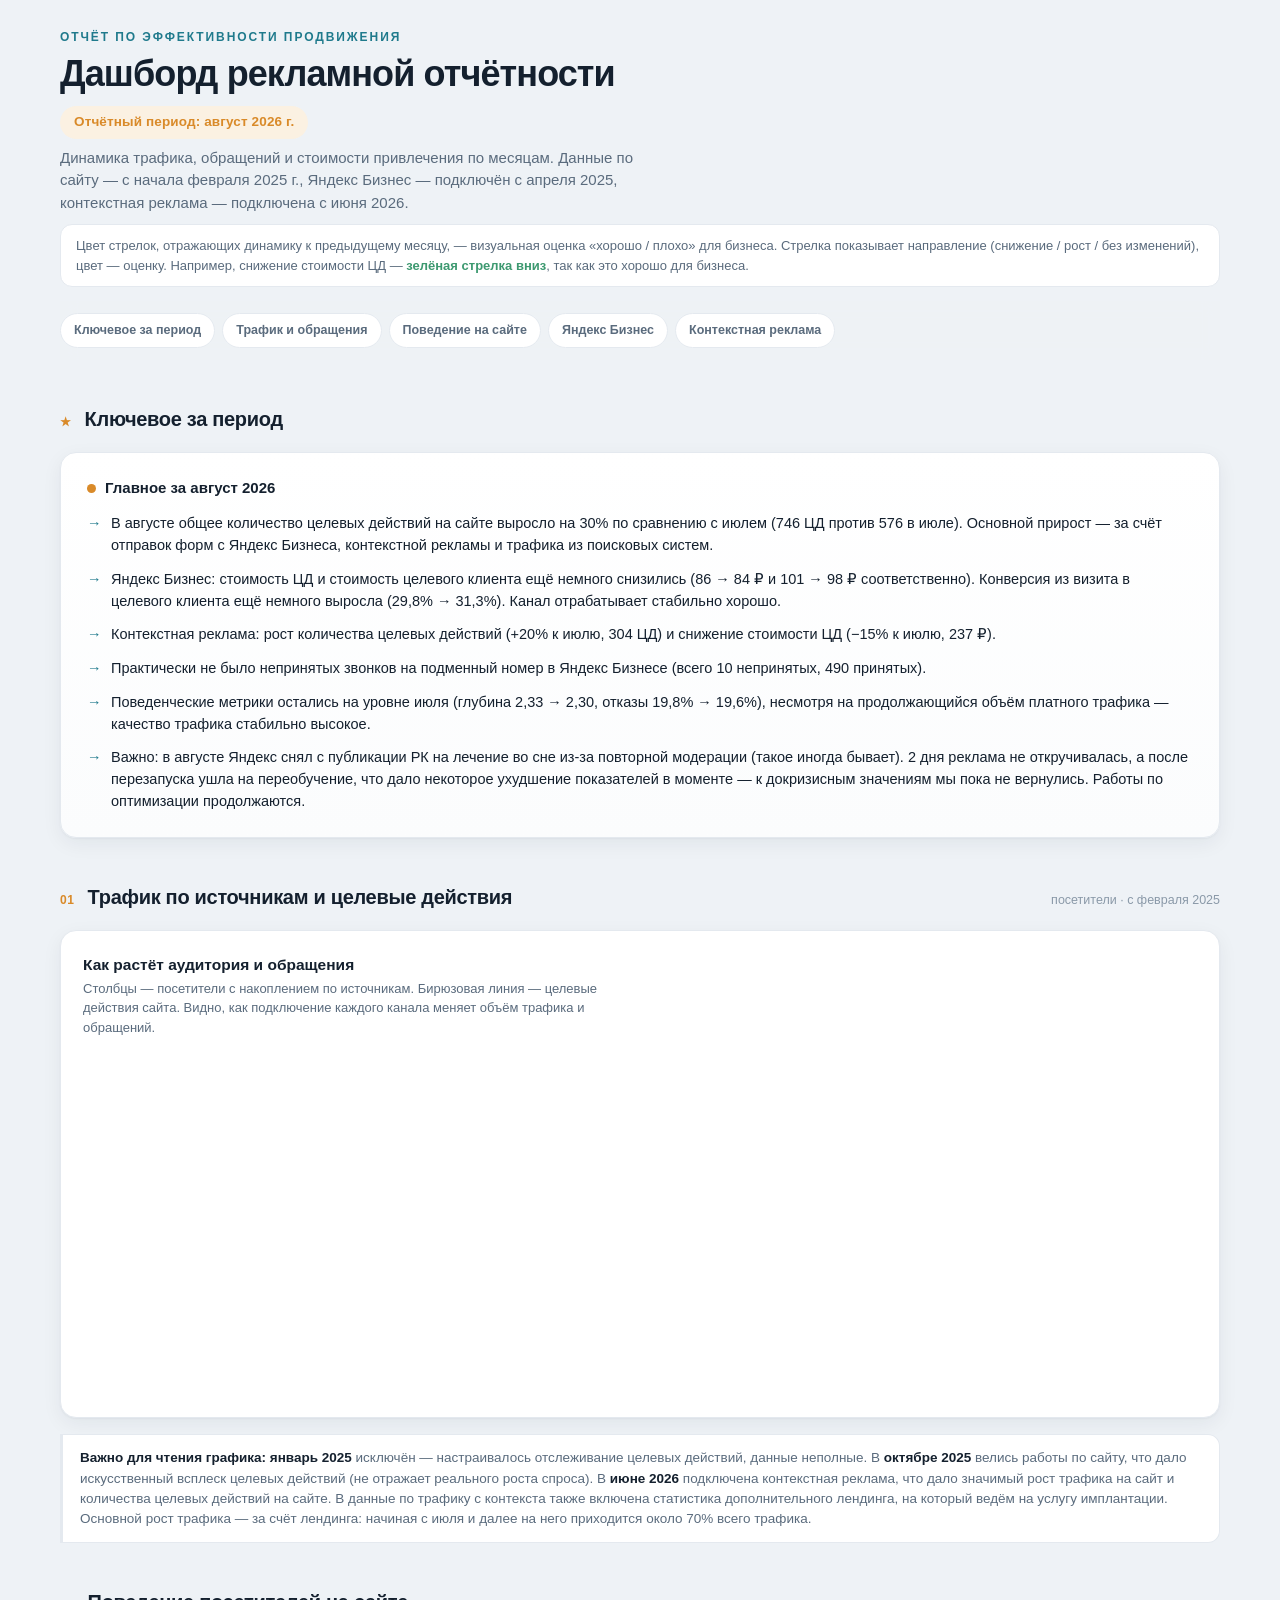
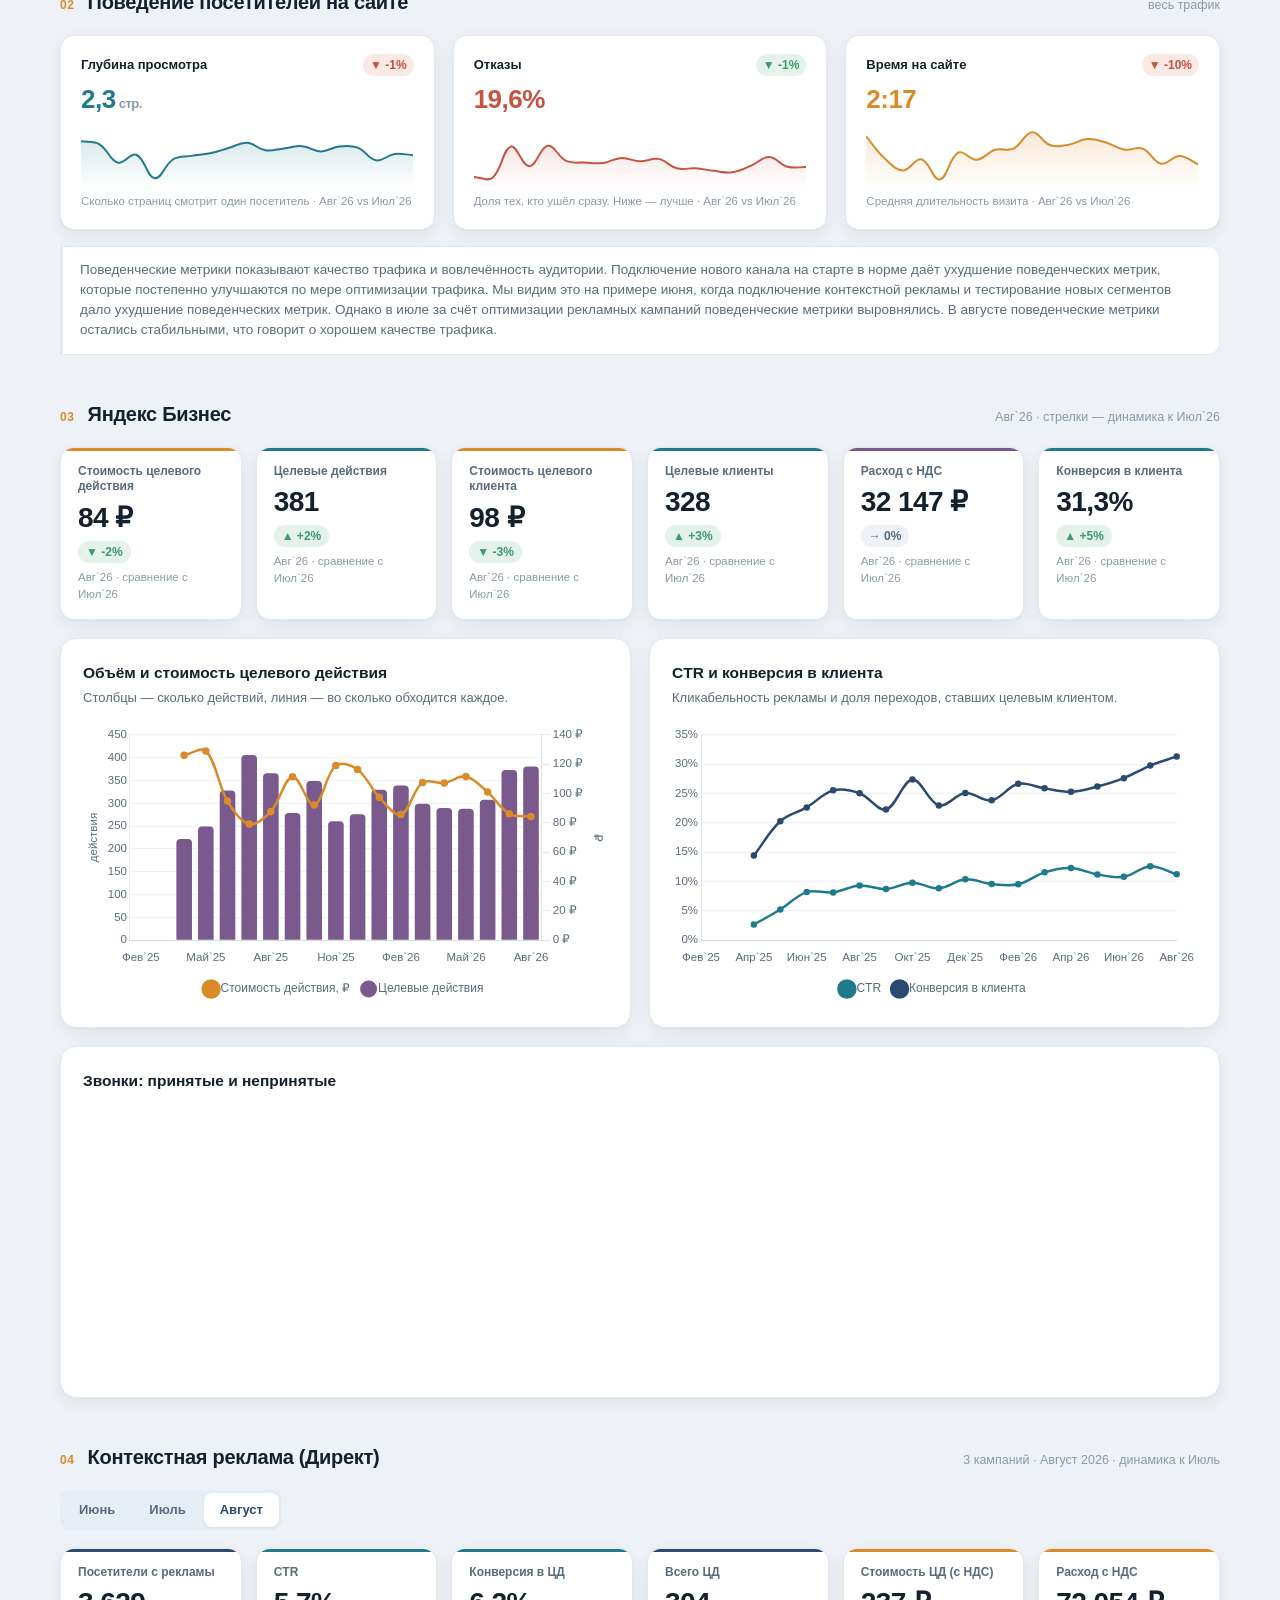
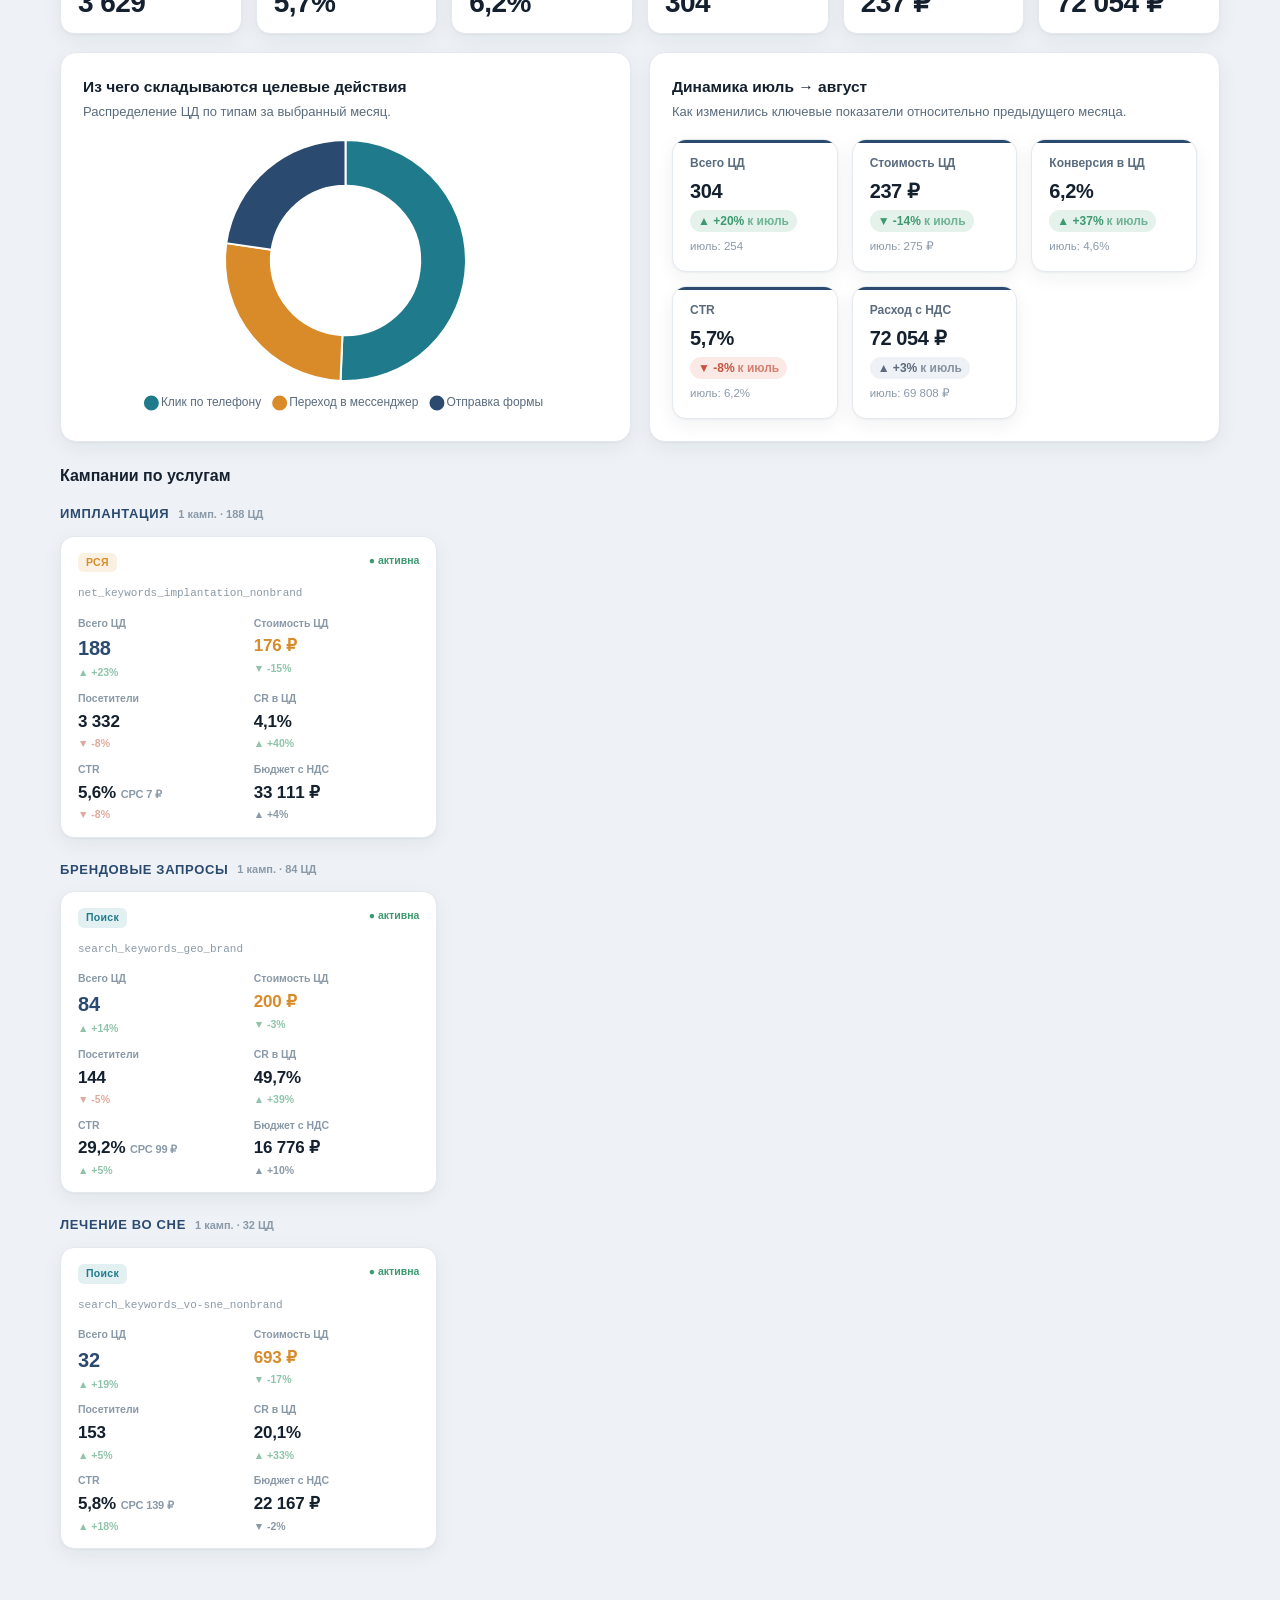
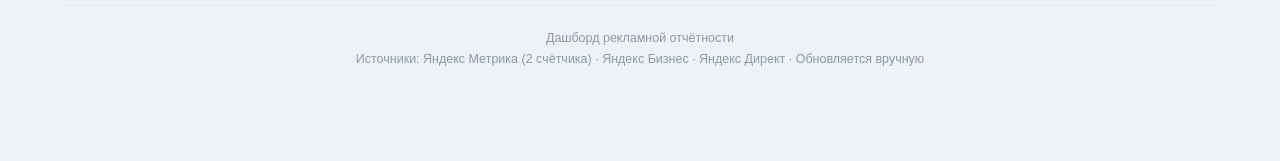
==== commit 0abac723: "Add files via upload" ====
--- a/index.html
+++ b/index.html
@@ -12,7 +12,7 @@
   <header>
     <div class="eyebrow">Отчёт по эффективности продвижения</div>
     <h1>Дашборд рекламной отчётности</h1>
-    <div class="report-period">Отчётный период: июль 2026 г.</div>
+    <div class="report-period">Отчётный период: август 2026 г.</div>
     <p class="sub">Динамика трафика, обращений и стоимости привлечения по месяцам. Данные по сайту — с начала февраля&nbsp;2025&nbsp;г., Яндекс&nbsp;Бизнес — подключён с апреля&nbsp;2025, контекстная реклама — подключена с июня&nbsp;2026.</p>
     <p class="sub legend-note">Цвет стрелок, отражающих динамику к предыдущему месяцу, — визуальная оценка «хорошо / плохо» для бизнеса. Стрелка показывает направление (снижение / рост / без изменений), цвет — оценку. Например, снижение стоимости ЦД — <b style="color:var(--green)">зелёная стрелка вниз</b>, так как это хорошо для бизнеса.</p>
     <nav class="nav">
@@ -31,7 +31,7 @@
       <h2>Ключевое за период</h2>
     </div>
     <div class="notes">
-      <h3>Главное за июль 2026</h3>
+      <h3>Главное за август 2026</h3>
       <ul id="notes-list"></ul>
     </div>
   </section>
@@ -49,7 +49,7 @@
       <div class="chart-box"><canvas id="ch1"></canvas></div>
     </div>
     <div class="callout">
-      <b>Важно для чтения графика:</b> <b>январь 2025</b> исключён — настраивалось отслеживание целевых действий, данные неполные. В <b>октябре 2025</b> велись работы по сайту, что дало искусственный всплеск целевых действий (не отражает реального роста спроса). В <b>июне 2026</b> подключена контекстная реклама, что дало значимый рост трафика на сайт и количества целевых действий на сайте. В данные по трафику с контекста также включена статистика дополнительного лендинга, на который ведём на услугу имплантации. Основной рост трафика — за счёт лендинга: в июле на него пришлось около 70% всего трафика.
+      <b>Важно для чтения графика:</b> <b>январь 2025</b> исключён — настраивалось отслеживание целевых действий, данные неполные. В <b>октябре 2025</b> велись работы по сайту, что дало искусственный всплеск целевых действий (не отражает реального роста спроса). В <b>июне 2026</b> подключена контекстная реклама, что дало значимый рост трафика на сайт и количества целевых действий на сайте. В данные по трафику с контекста также включена статистика дополнительного лендинга, на который ведём на услугу имплантации. Основной рост трафика — за счёт лендинга: начиная с июля и далее на него приходится около 70% всего трафика.
     </div>
   </section>
 
@@ -62,7 +62,7 @@
     </div>
     <div class="behave" id="behave"></div>
     <div class="callout">
-      Поведенческие метрики показывают качество трафика и вовлечённость аудитории. Подключение нового канала на старте в норме даёт ухудшение поведенческих метрик, которые постепенно улучшаются по мере оптимизации трафика. Мы видим это на примере июня, когда подключение контекстной рекламы и тестирование новых сегментов дало ухудшение поведенческих метрик. Однако в июле за счёт оптимизации рекламных кампаний поведенческие метрики выровнялись.
+      Поведенческие метрики показывают качество трафика и вовлечённость аудитории. Подключение нового канала на старте в норме даёт ухудшение поведенческих метрик, которые постепенно улучшаются по мере оптимизации трафика. Мы видим это на примере июня, когда подключение контекстной рекламы и тестирование новых сегментов дало ухудшение поведенческих метрик. Однако в июле за счёт оптимизации рекламных кампаний поведенческие метрики выровнялись. В августе поведенческие метрики остались стабильными, что говорит о хорошем качестве трафика.
     </div>
   </section>
 
@@ -101,10 +101,7 @@
     </div>
 
     <div style="display:flex;align-items:center;gap:14px;margin-bottom:18px;flex-wrap:wrap">
-      <div class="seg" id="direct-seg">
-        <button data-m="Июнь" aria-pressed="false">Июнь</button>
-        <button data-m="Июль" aria-pressed="true">Июль</button>
-      </div>
+      <div class="seg" id="direct-seg"></div>
     </div>
 
     <div class="kpis" id="direct-kpis"></div>
@@ -116,8 +113,8 @@
         <div class="chart-box short"><canvas id="ch-donut"></canvas></div>
       </div>
       <div class="panel">
-        <h3>Динамика июнь → июль</h3>
-        <p class="p-sub">Как изменились ключевые показатели во втором месяце работы.</p>
+        <h3 id="compare-title">Динамика по месяцам</h3>
+        <p class="p-sub">Как изменились ключевые показатели относительно предыдущего месяца.</p>
         <div class="kpis" id="direct-compare" style="margin-bottom:0"></div>
       </div>
     </div>
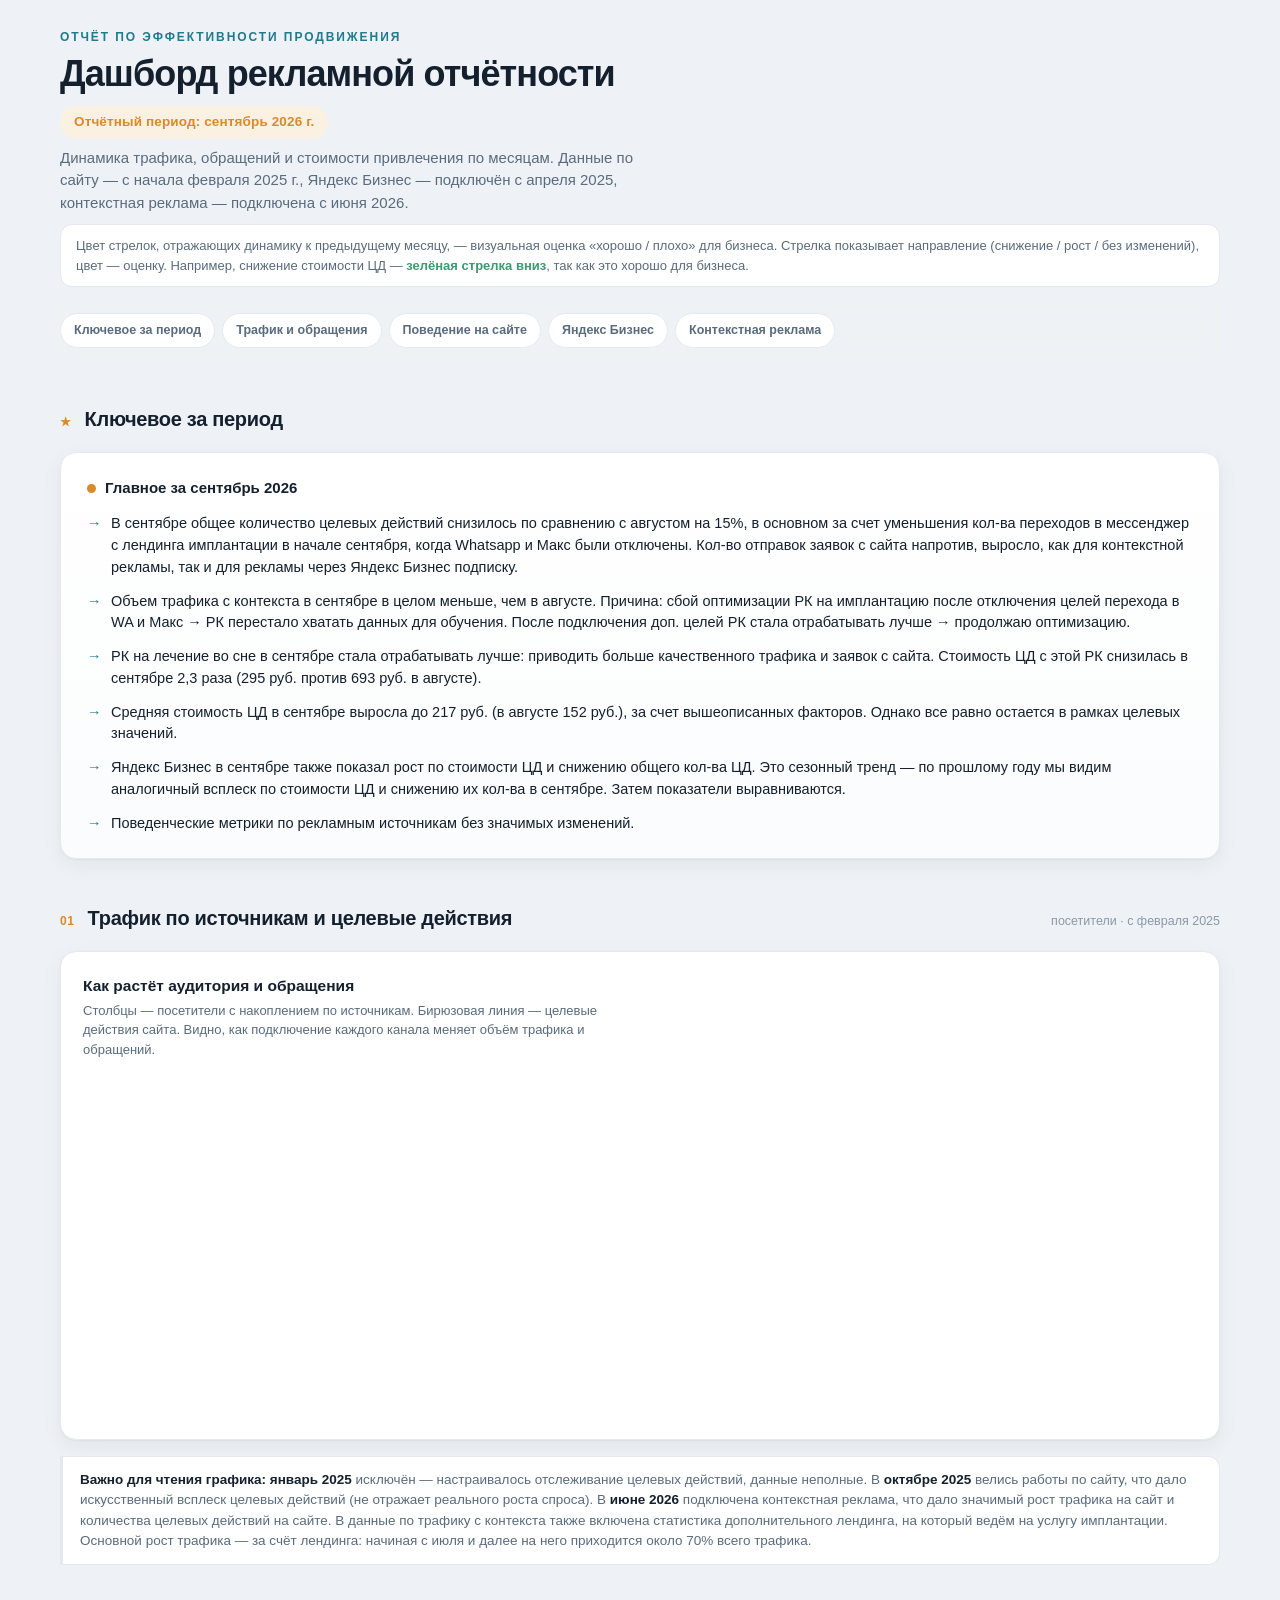
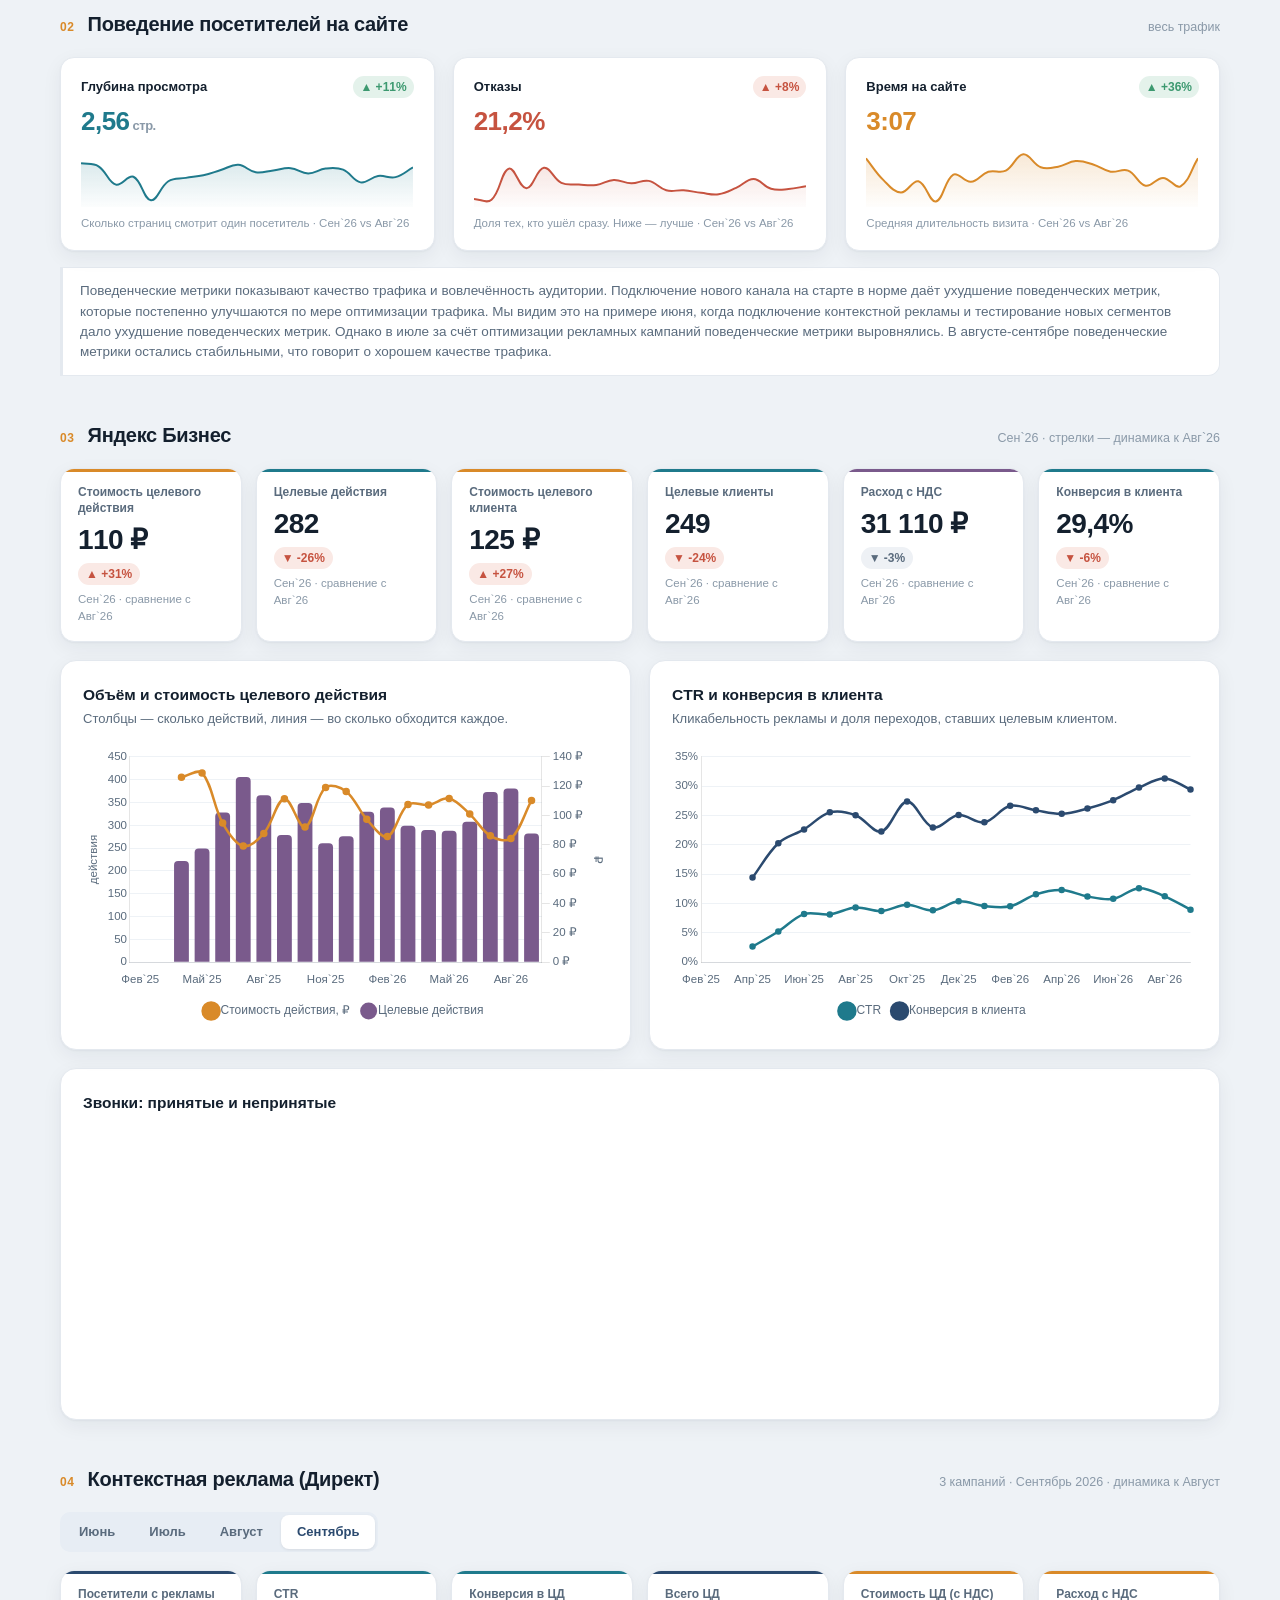
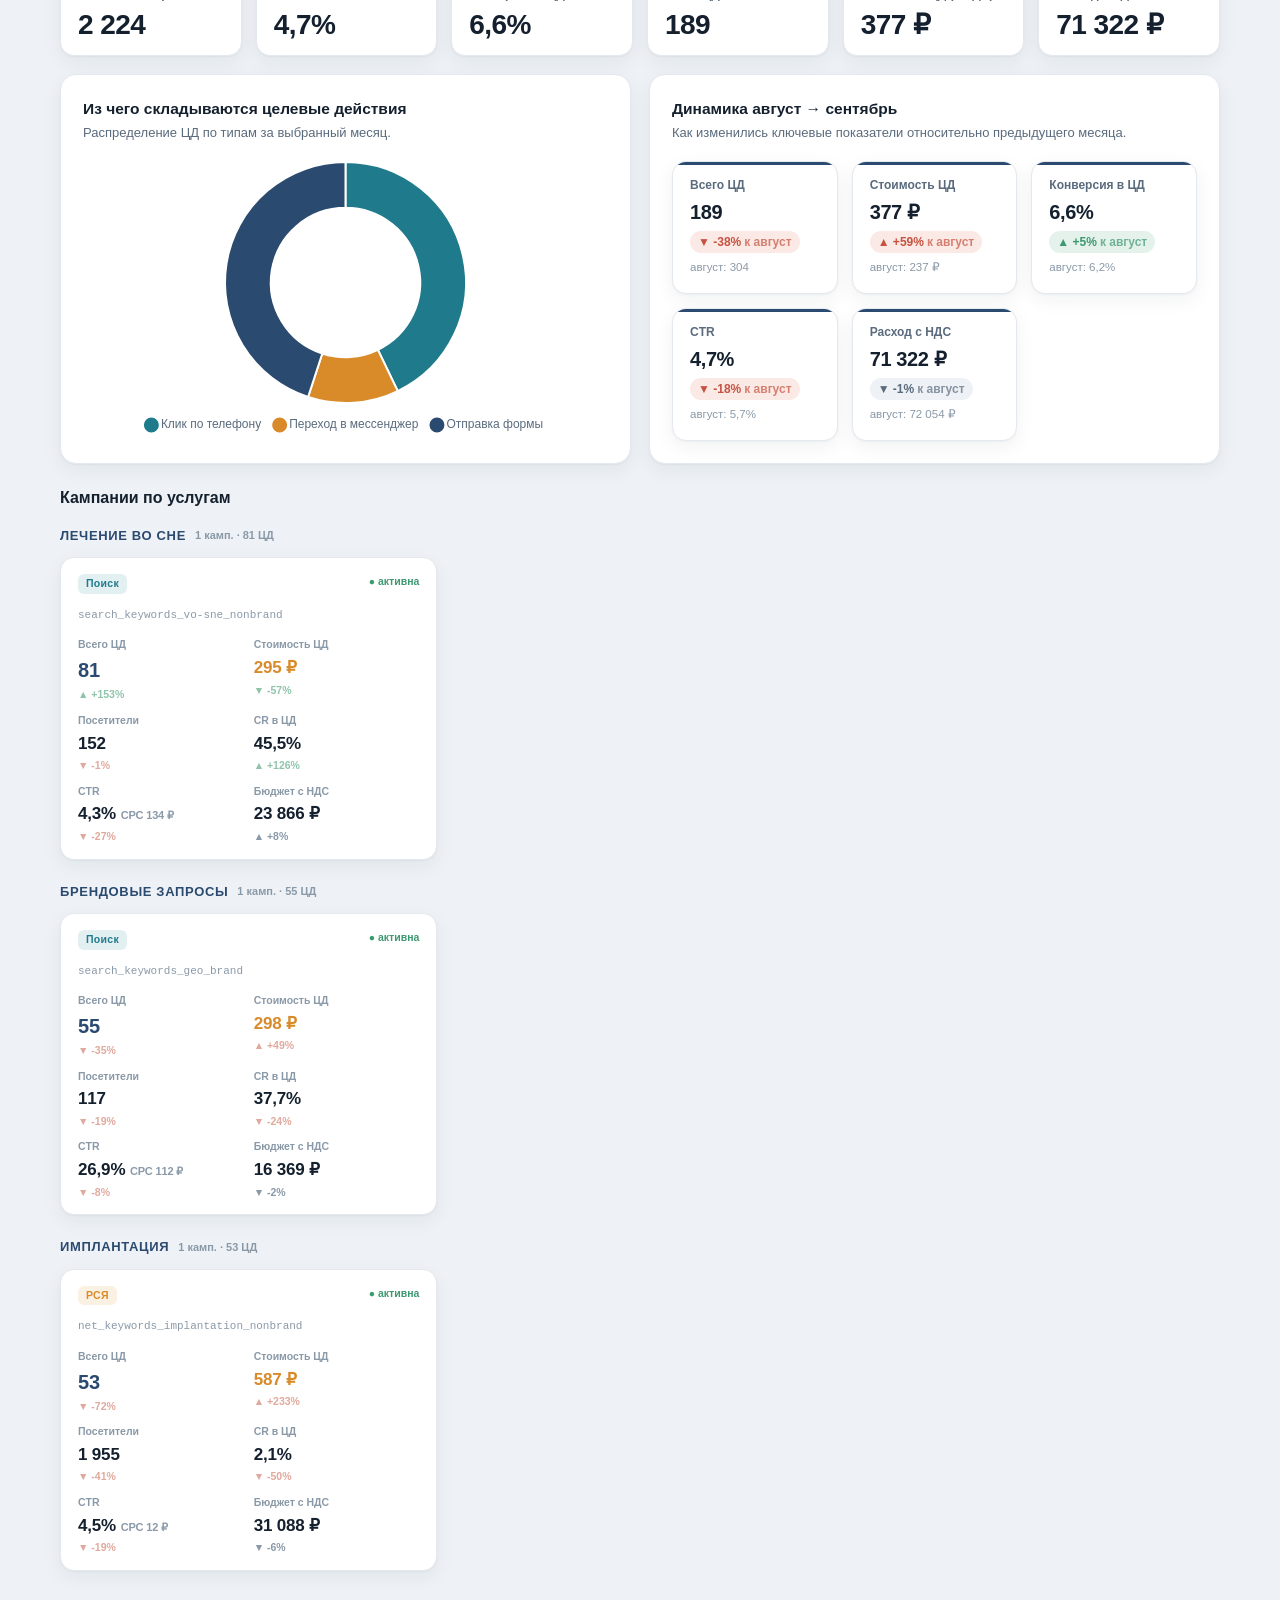
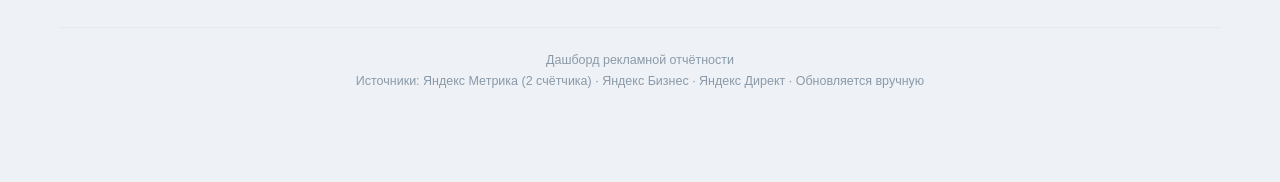
==== commit b028fd1a: "Add files via upload" ====
--- a/index.html
+++ b/index.html
@@ -12,7 +12,7 @@
   <header>
     <div class="eyebrow">Отчёт по эффективности продвижения</div>
     <h1>Дашборд рекламной отчётности</h1>
-    <div class="report-period">Отчётный период: август 2026 г.</div>
+    <div class="report-period">Отчётный период: сентябрь 2026 г.</div>
     <p class="sub">Динамика трафика, обращений и стоимости привлечения по месяцам. Данные по сайту — с начала февраля&nbsp;2025&nbsp;г., Яндекс&nbsp;Бизнес — подключён с апреля&nbsp;2025, контекстная реклама — подключена с июня&nbsp;2026.</p>
     <p class="sub legend-note">Цвет стрелок, отражающих динамику к предыдущему месяцу, — визуальная оценка «хорошо / плохо» для бизнеса. Стрелка показывает направление (снижение / рост / без изменений), цвет — оценку. Например, снижение стоимости ЦД — <b style="color:var(--green)">зелёная стрелка вниз</b>, так как это хорошо для бизнеса.</p>
     <nav class="nav">
@@ -31,7 +31,7 @@
       <h2>Ключевое за период</h2>
     </div>
     <div class="notes">
-      <h3>Главное за август 2026</h3>
+      <h3>Главное за сентябрь 2026</h3>
       <ul id="notes-list"></ul>
     </div>
   </section>
@@ -62,7 +62,7 @@
     </div>
     <div class="behave" id="behave"></div>
     <div class="callout">
-      Поведенческие метрики показывают качество трафика и вовлечённость аудитории. Подключение нового канала на старте в норме даёт ухудшение поведенческих метрик, которые постепенно улучшаются по мере оптимизации трафика. Мы видим это на примере июня, когда подключение контекстной рекламы и тестирование новых сегментов дало ухудшение поведенческих метрик. Однако в июле за счёт оптимизации рекламных кампаний поведенческие метрики выровнялись. В августе поведенческие метрики остались стабильными, что говорит о хорошем качестве трафика.
+      Поведенческие метрики показывают качество трафика и вовлечённость аудитории. Подключение нового канала на старте в норме даёт ухудшение поведенческих метрик, которые постепенно улучшаются по мере оптимизации трафика. Мы видим это на примере июня, когда подключение контекстной рекламы и тестирование новых сегментов дало ухудшение поведенческих метрик. Однако в июле за счёт оптимизации рекламных кампаний поведенческие метрики выровнялись. В августе-сентябре поведенческие метрики остались стабильными, что говорит о хорошем качестве трафика.
     </div>
   </section>
 
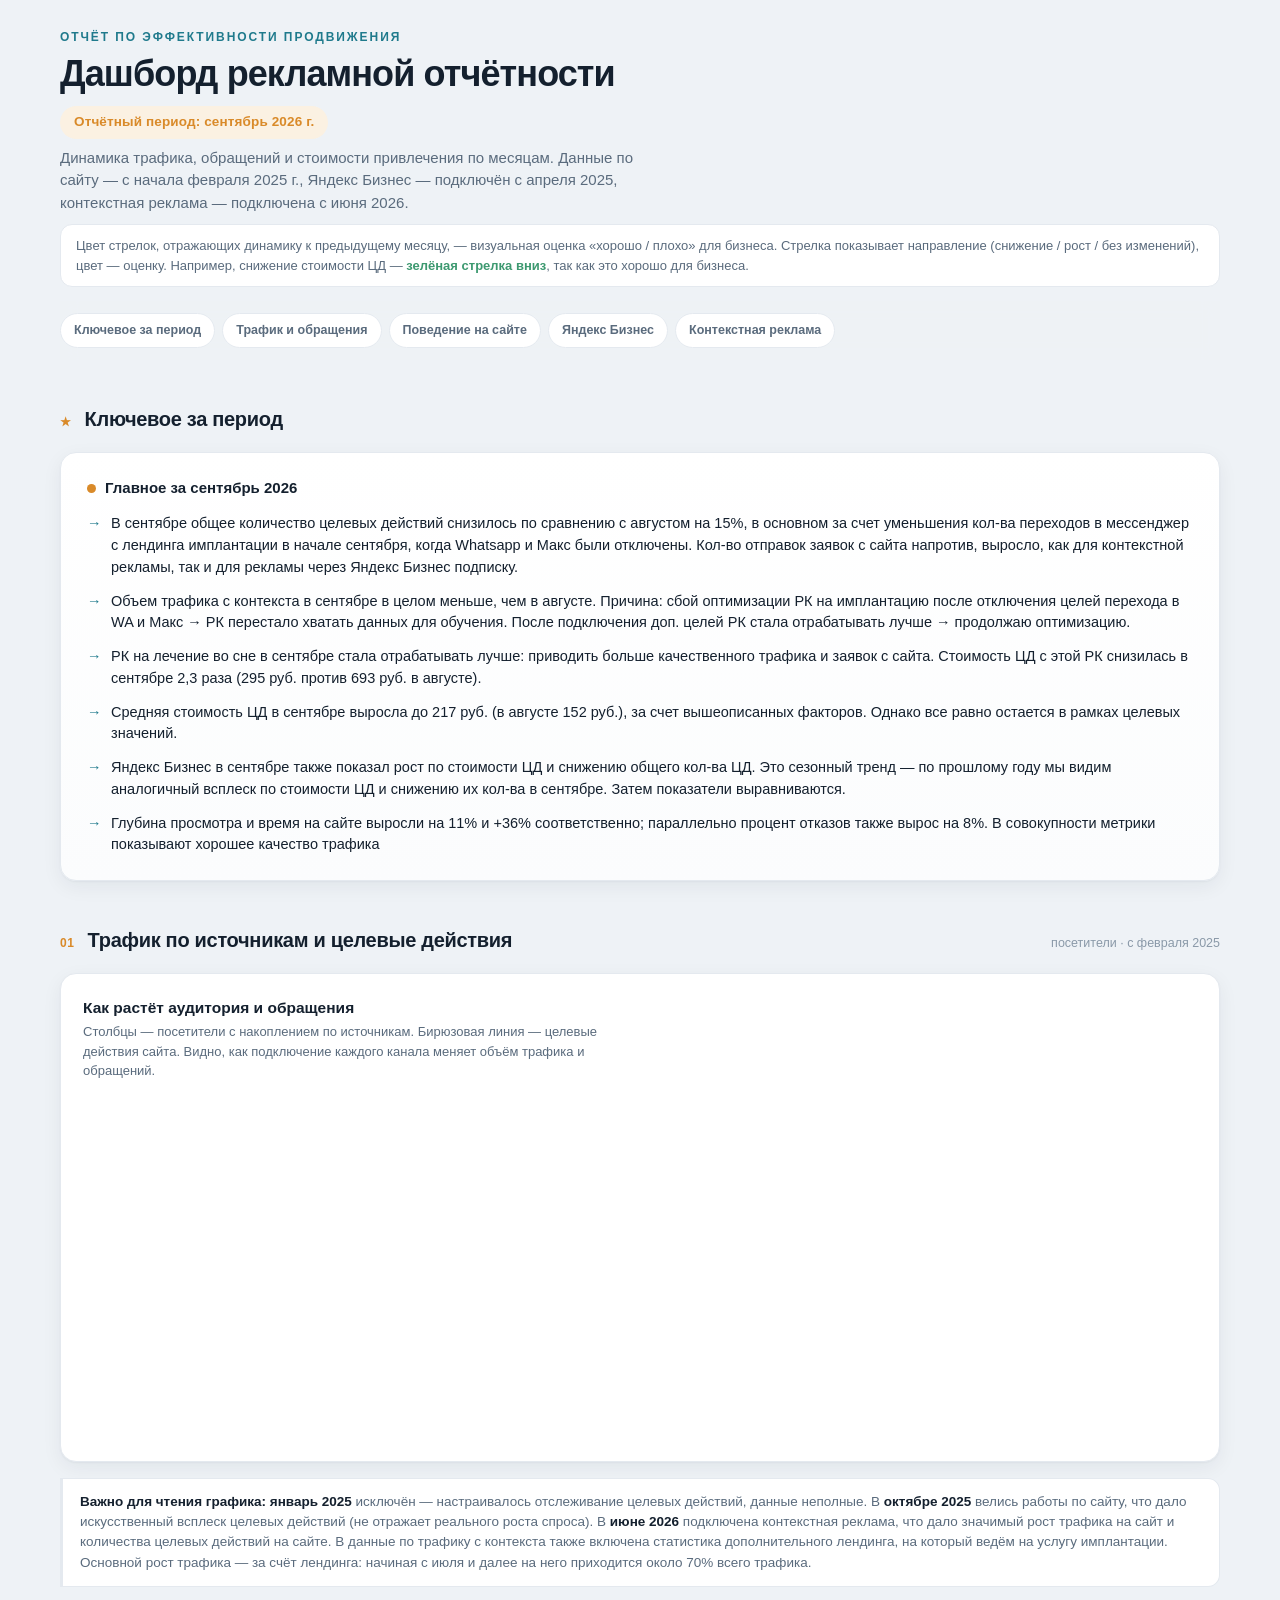
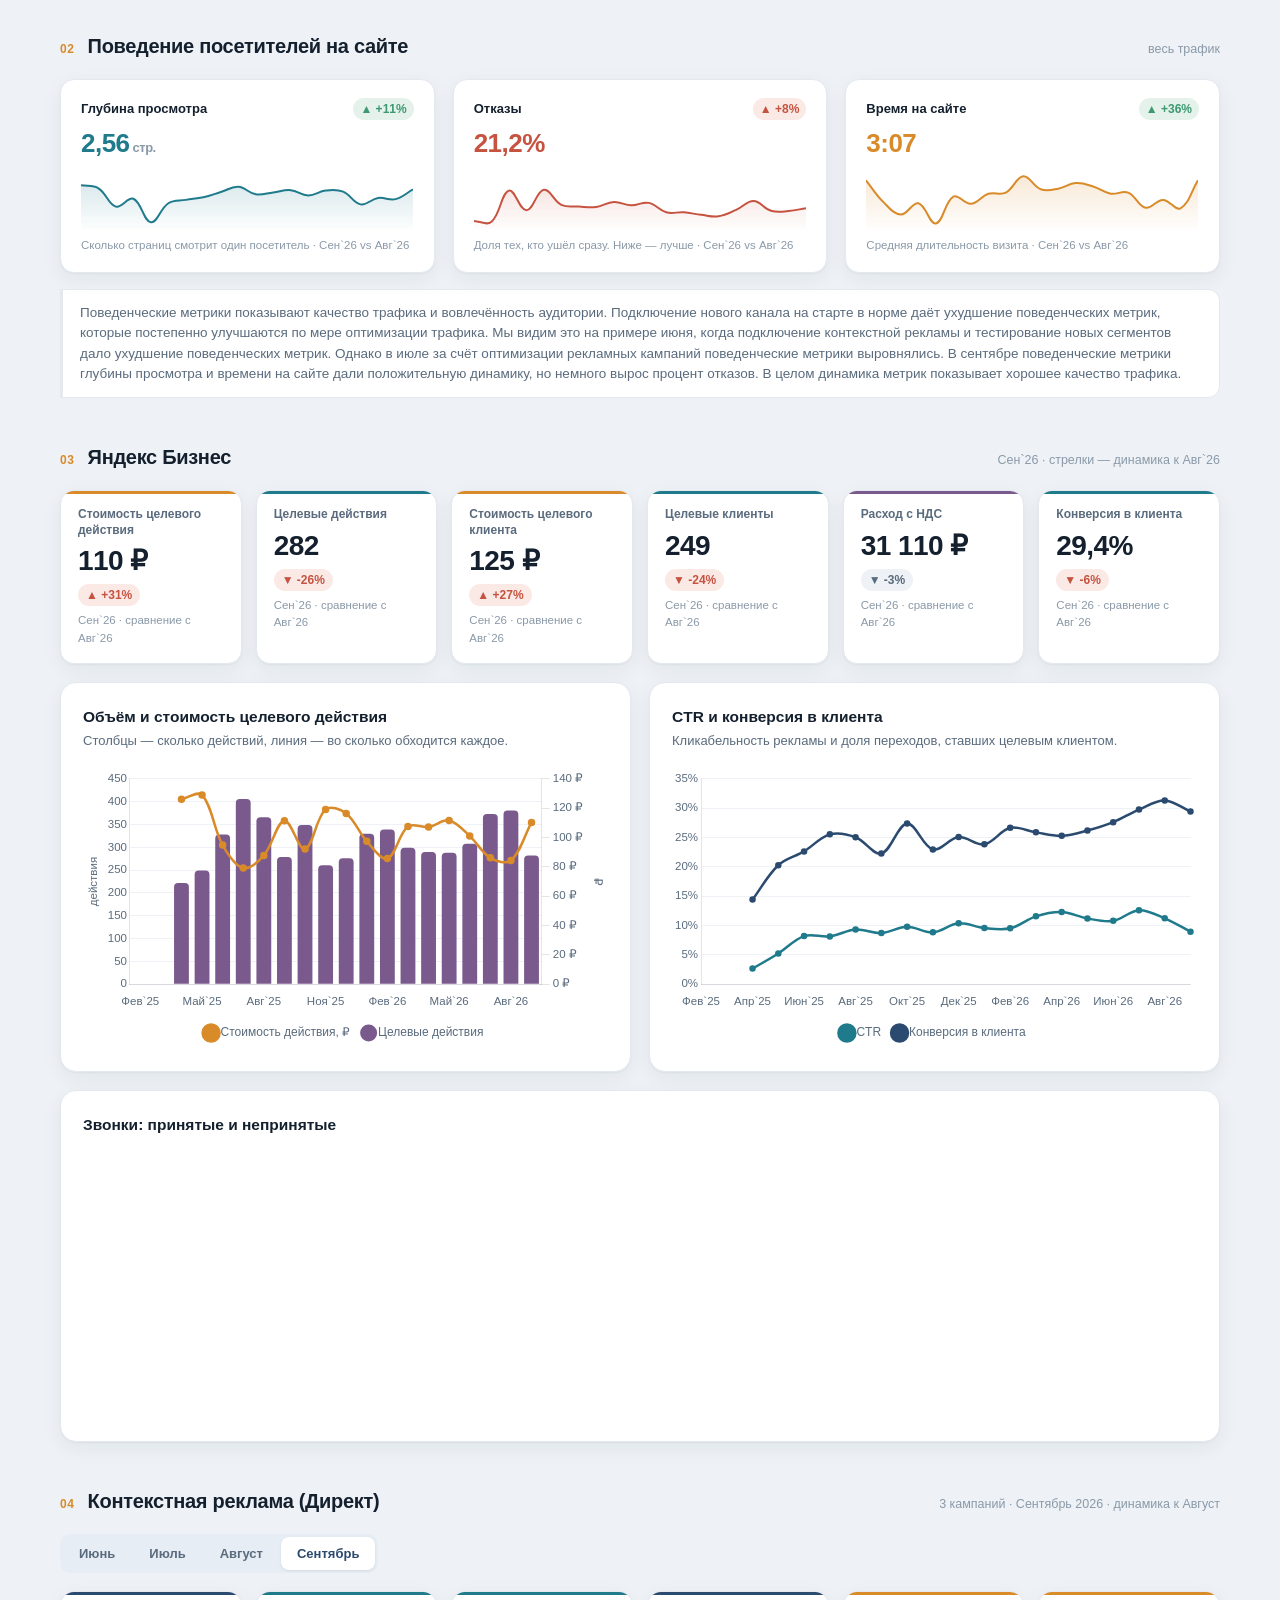
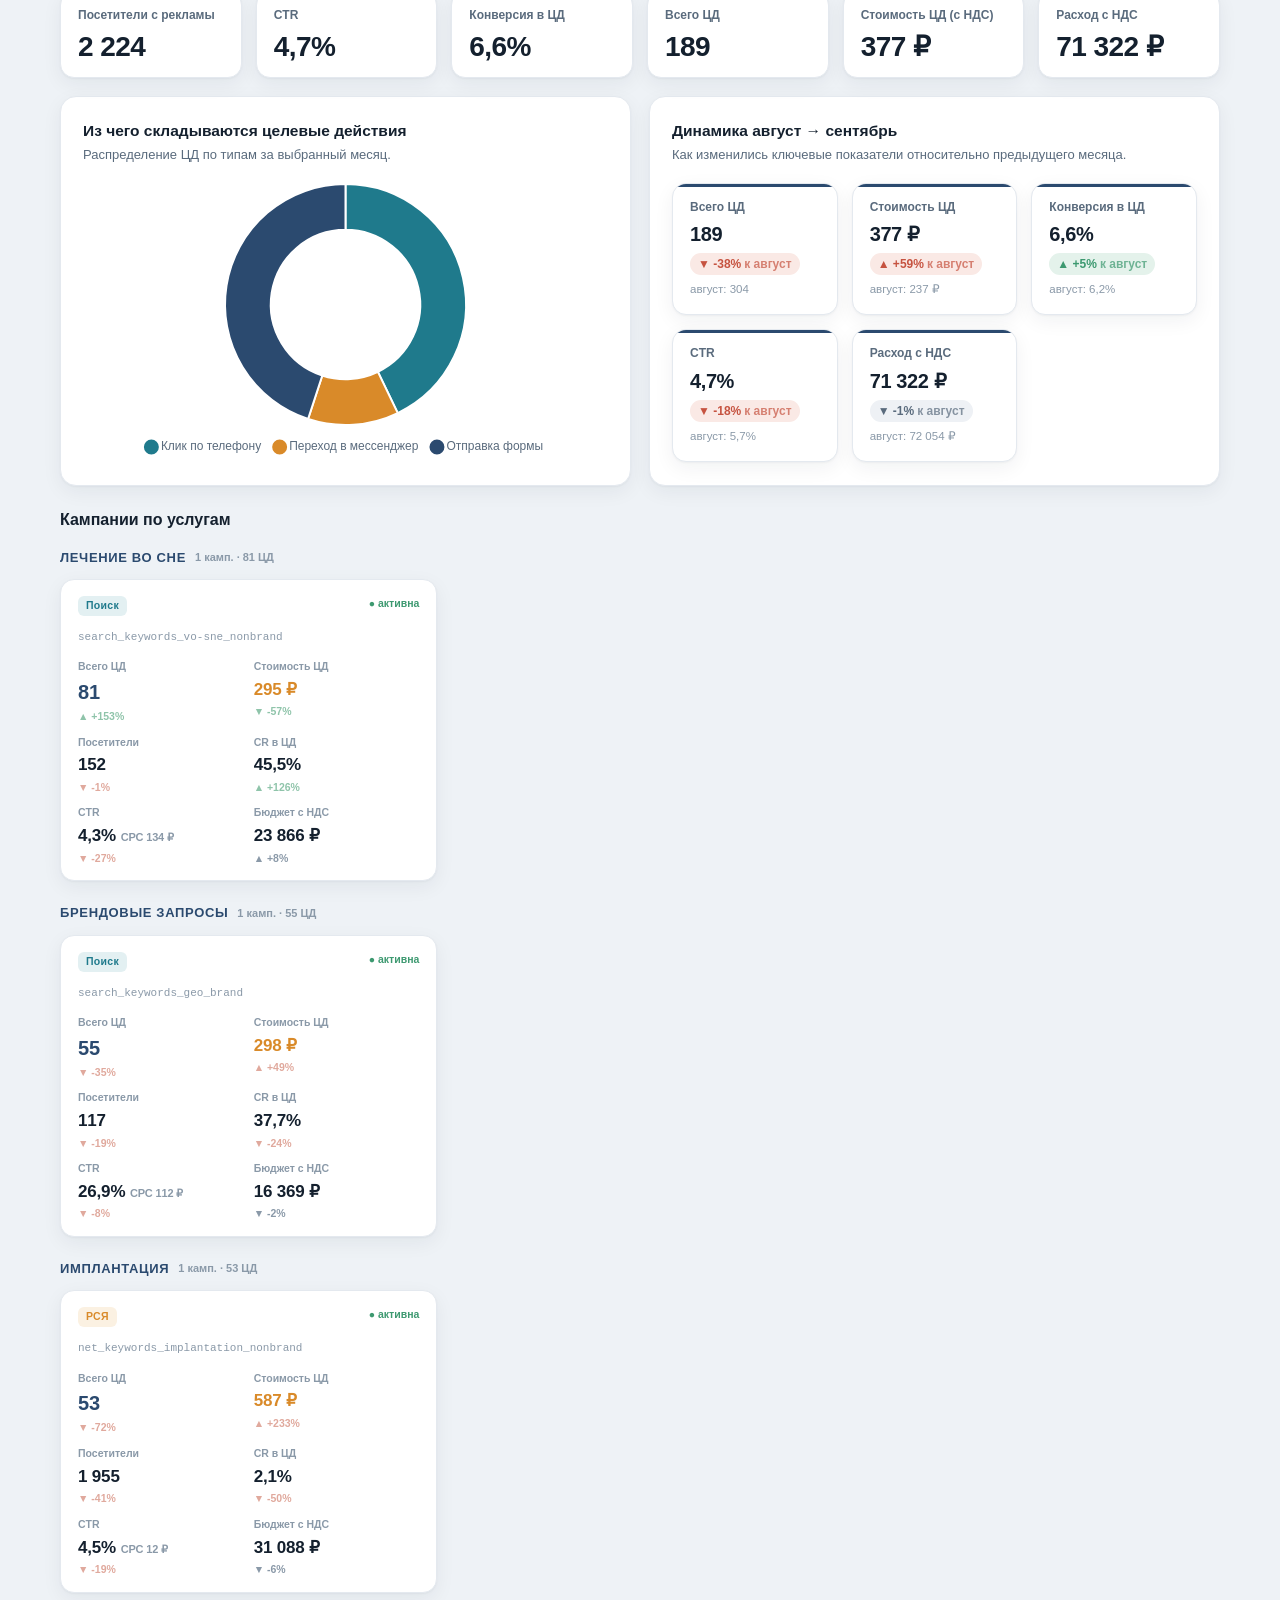
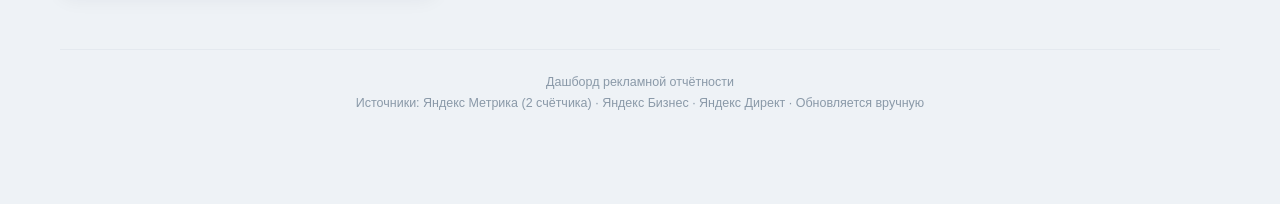
==== commit a5ab86c9: "Update index.html" ====
--- a/index.html
+++ b/index.html
@@ -62,7 +62,7 @@
     </div>
     <div class="behave" id="behave"></div>
     <div class="callout">
-      Поведенческие метрики показывают качество трафика и вовлечённость аудитории. Подключение нового канала на старте в норме даёт ухудшение поведенческих метрик, которые постепенно улучшаются по мере оптимизации трафика. Мы видим это на примере июня, когда подключение контекстной рекламы и тестирование новых сегментов дало ухудшение поведенческих метрик. Однако в июле за счёт оптимизации рекламных кампаний поведенческие метрики выровнялись. В августе-сентябре поведенческие метрики остались стабильными, что говорит о хорошем качестве трафика.
+      Поведенческие метрики показывают качество трафика и вовлечённость аудитории. Подключение нового канала на старте в норме даёт ухудшение поведенческих метрик, которые постепенно улучшаются по мере оптимизации трафика. Мы видим это на примере июня, когда подключение контекстной рекламы и тестирование новых сегментов дало ухудшение поведенческих метрик. Однако в июле за счёт оптимизации рекламных кампаний поведенческие метрики выровнялись. В сентябре поведенческие метрики глубины просмотра и времени на сайте дали положительную динамику, но немного вырос процент отказов. В целом динамика метрик показывает хорошее качество трафика. 
     </div>
   </section>
 
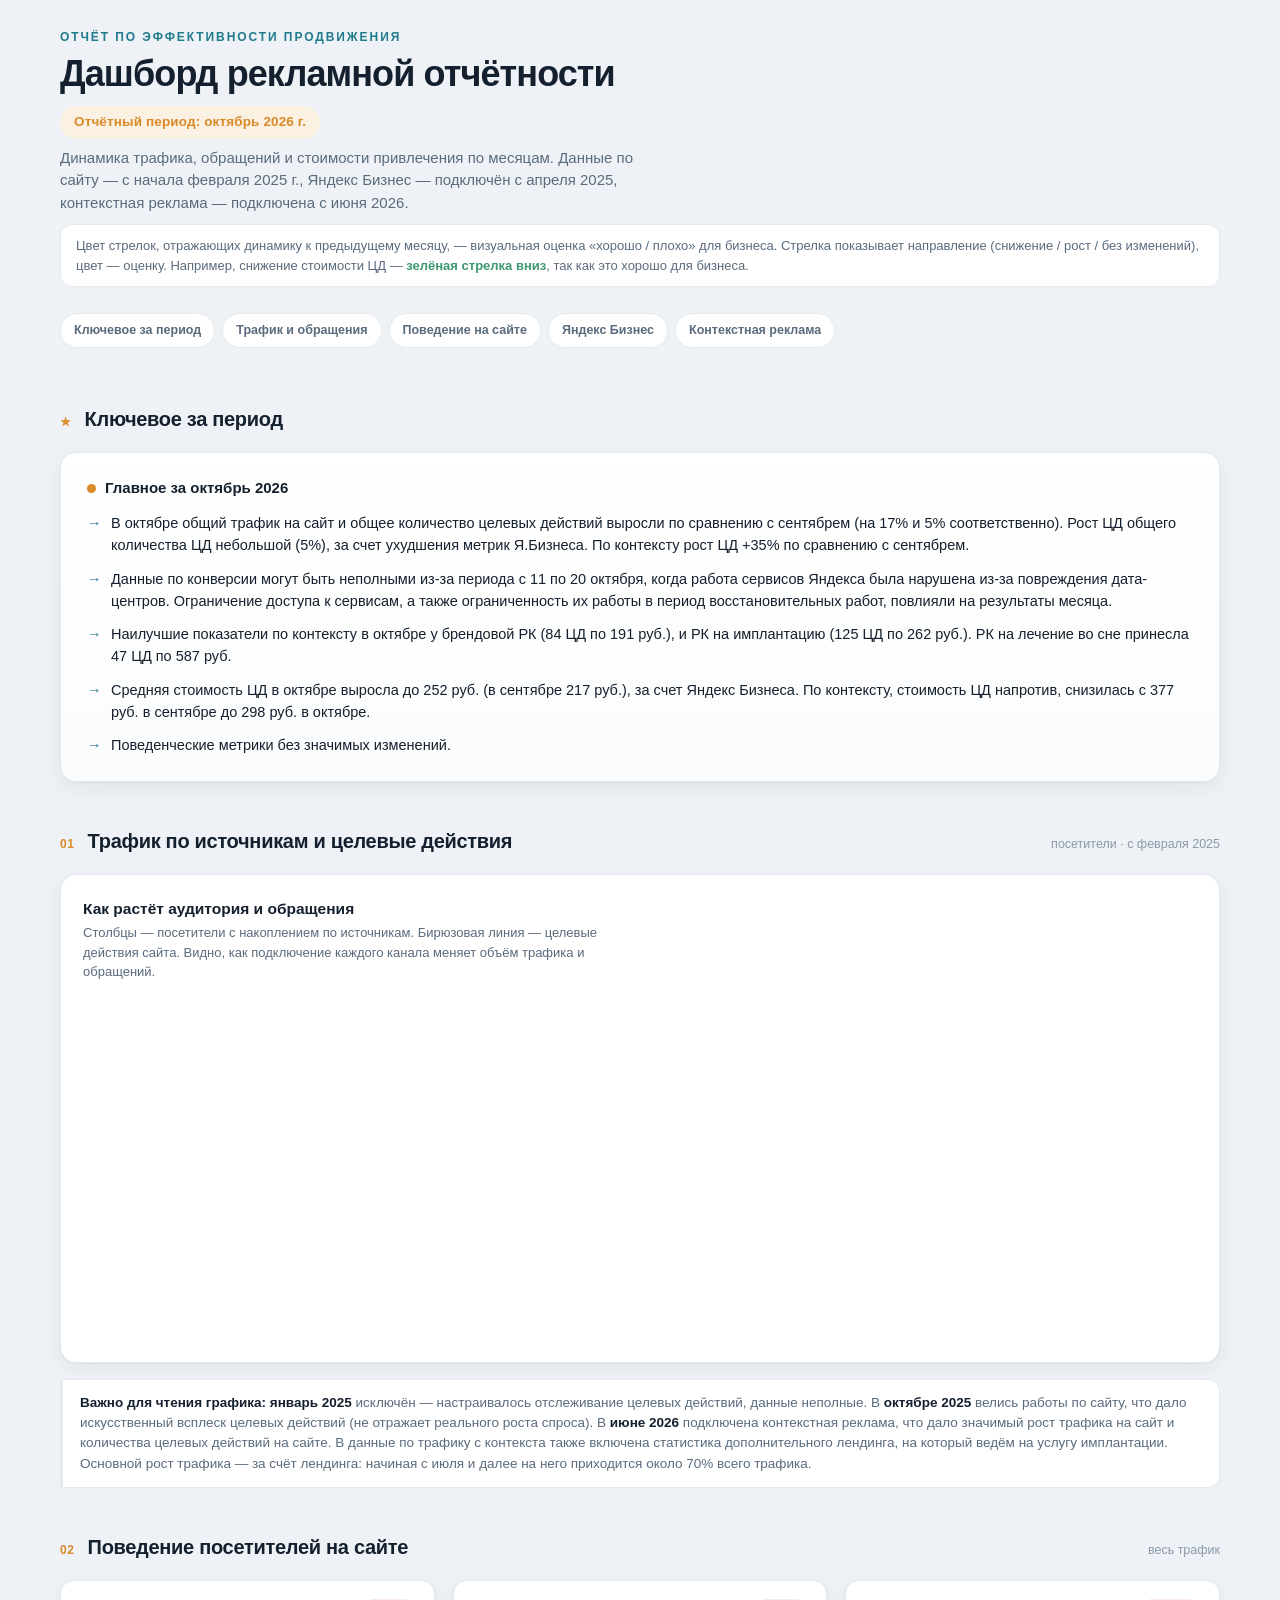
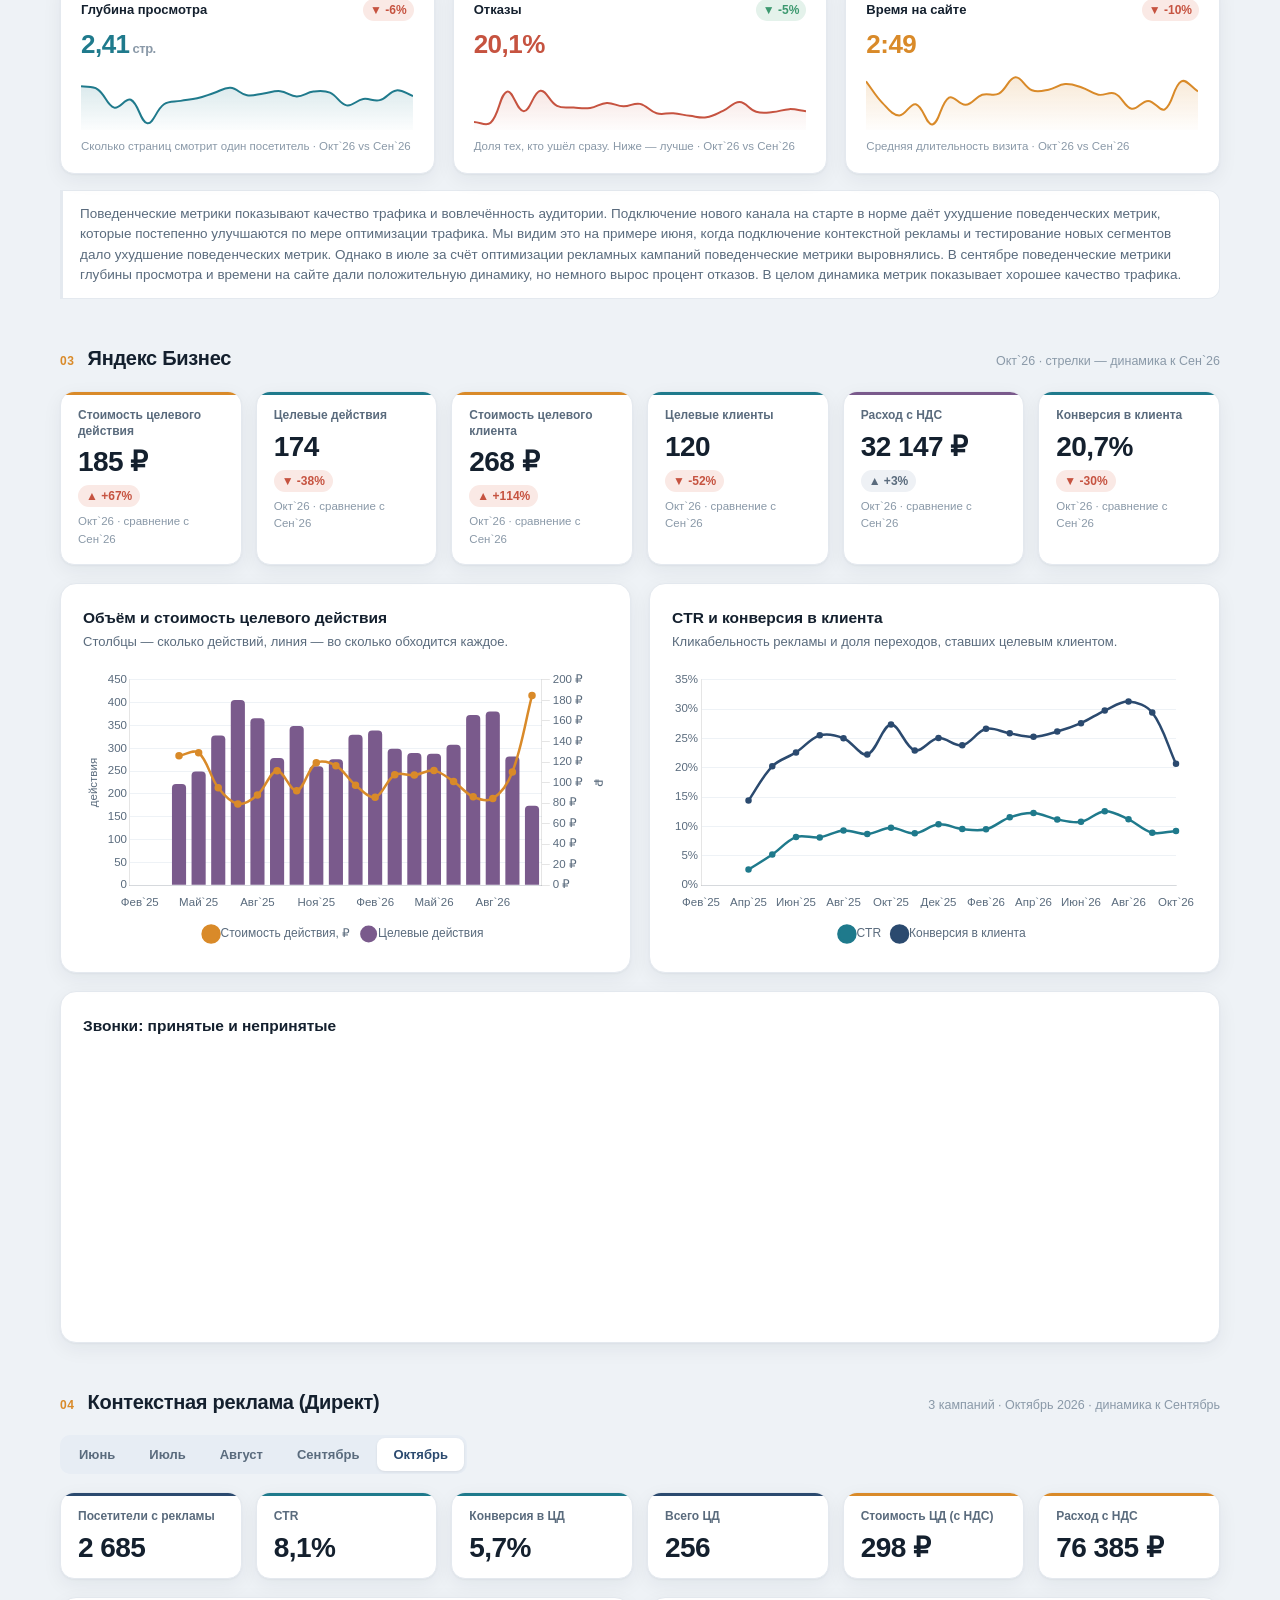
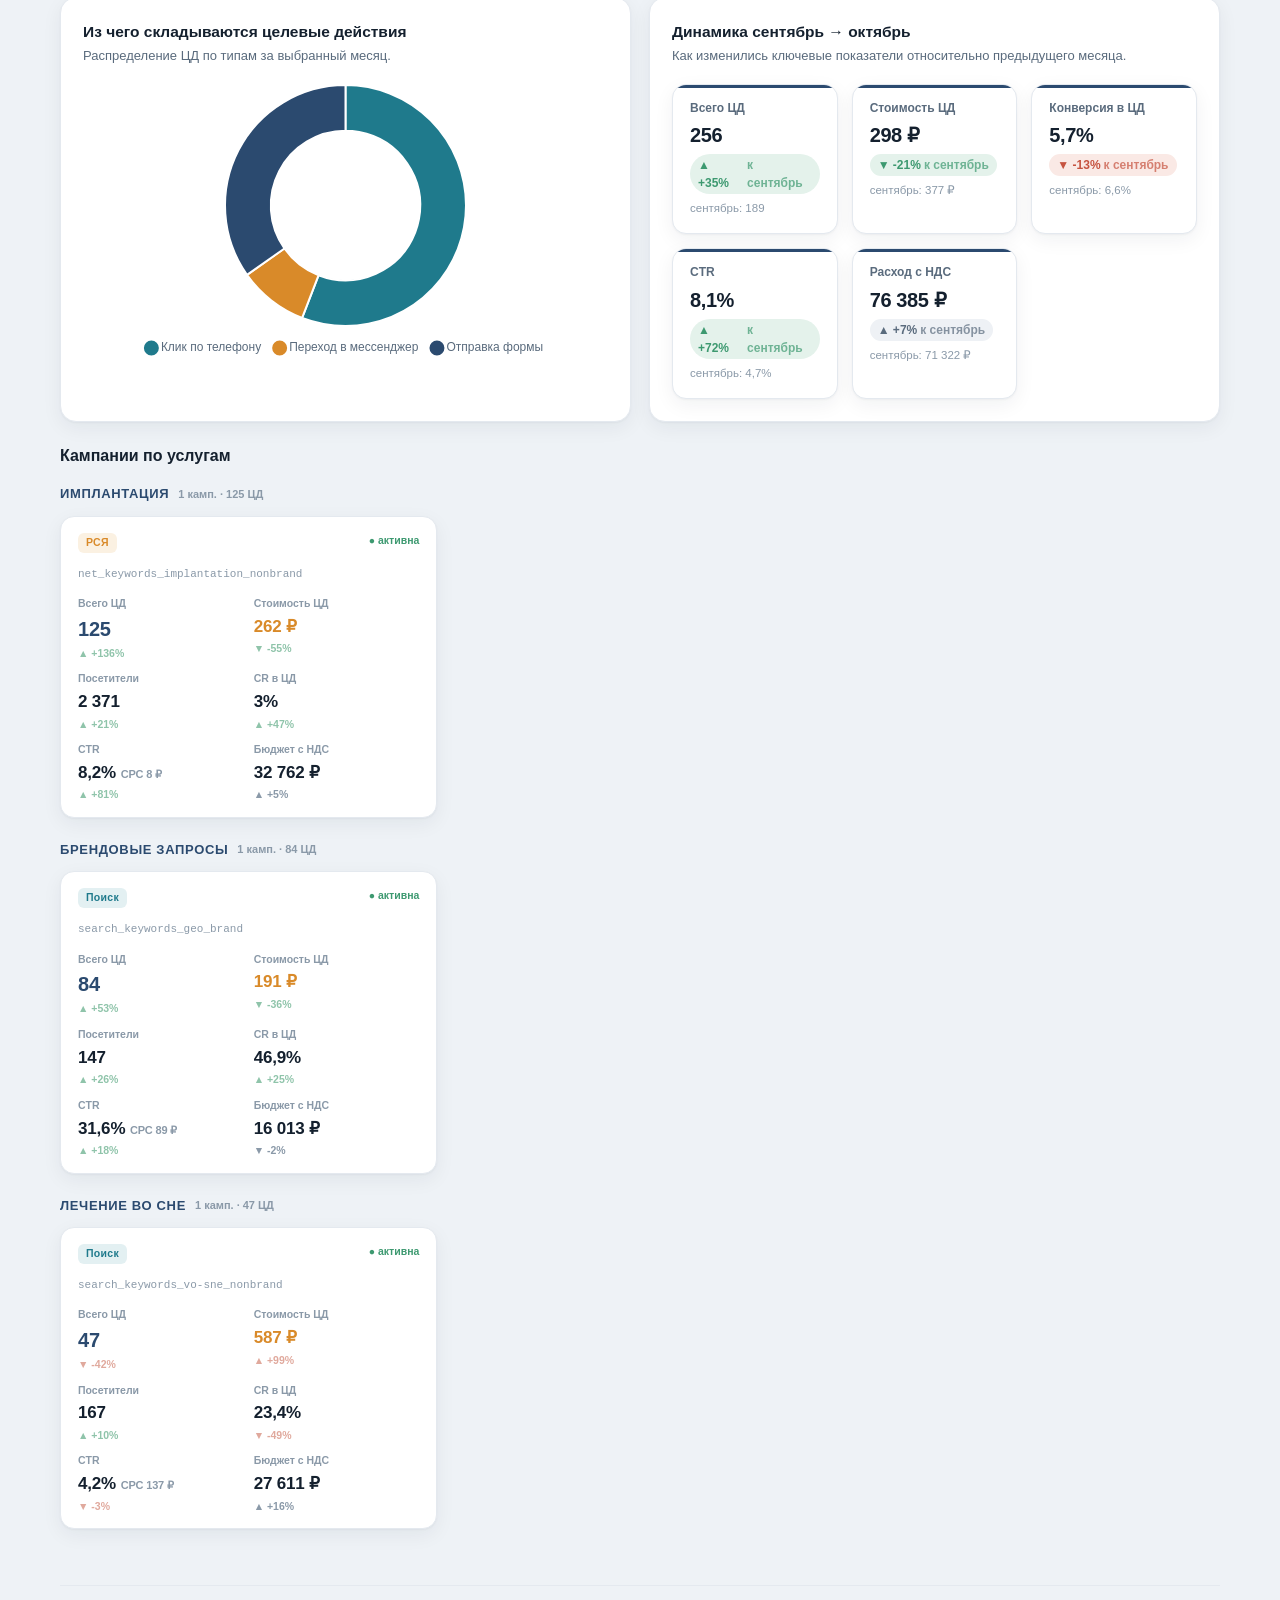
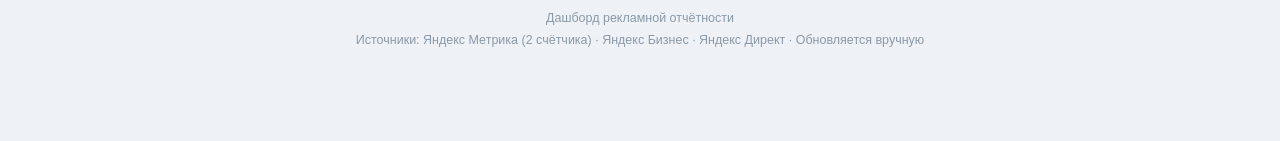
==== commit c0619e2a: "Add files via upload" ====
--- a/index.html
+++ b/index.html
@@ -12,7 +12,7 @@
   <header>
     <div class="eyebrow">Отчёт по эффективности продвижения</div>
     <h1>Дашборд рекламной отчётности</h1>
-    <div class="report-period">Отчётный период: сентябрь 2026 г.</div>
+    <div class="report-period">Отчётный период: октябрь 2026 г.</div>
     <p class="sub">Динамика трафика, обращений и стоимости привлечения по месяцам. Данные по сайту — с начала февраля&nbsp;2025&nbsp;г., Яндекс&nbsp;Бизнес — подключён с апреля&nbsp;2025, контекстная реклама — подключена с июня&nbsp;2026.</p>
     <p class="sub legend-note">Цвет стрелок, отражающих динамику к предыдущему месяцу, — визуальная оценка «хорошо / плохо» для бизнеса. Стрелка показывает направление (снижение / рост / без изменений), цвет — оценку. Например, снижение стоимости ЦД — <b style="color:var(--green)">зелёная стрелка вниз</b>, так как это хорошо для бизнеса.</p>
     <nav class="nav">
@@ -31,7 +31,7 @@
       <h2>Ключевое за период</h2>
     </div>
     <div class="notes">
-      <h3>Главное за сентябрь 2026</h3>
+      <h3>Главное за октябрь 2026</h3>
       <ul id="notes-list"></ul>
     </div>
   </section>
